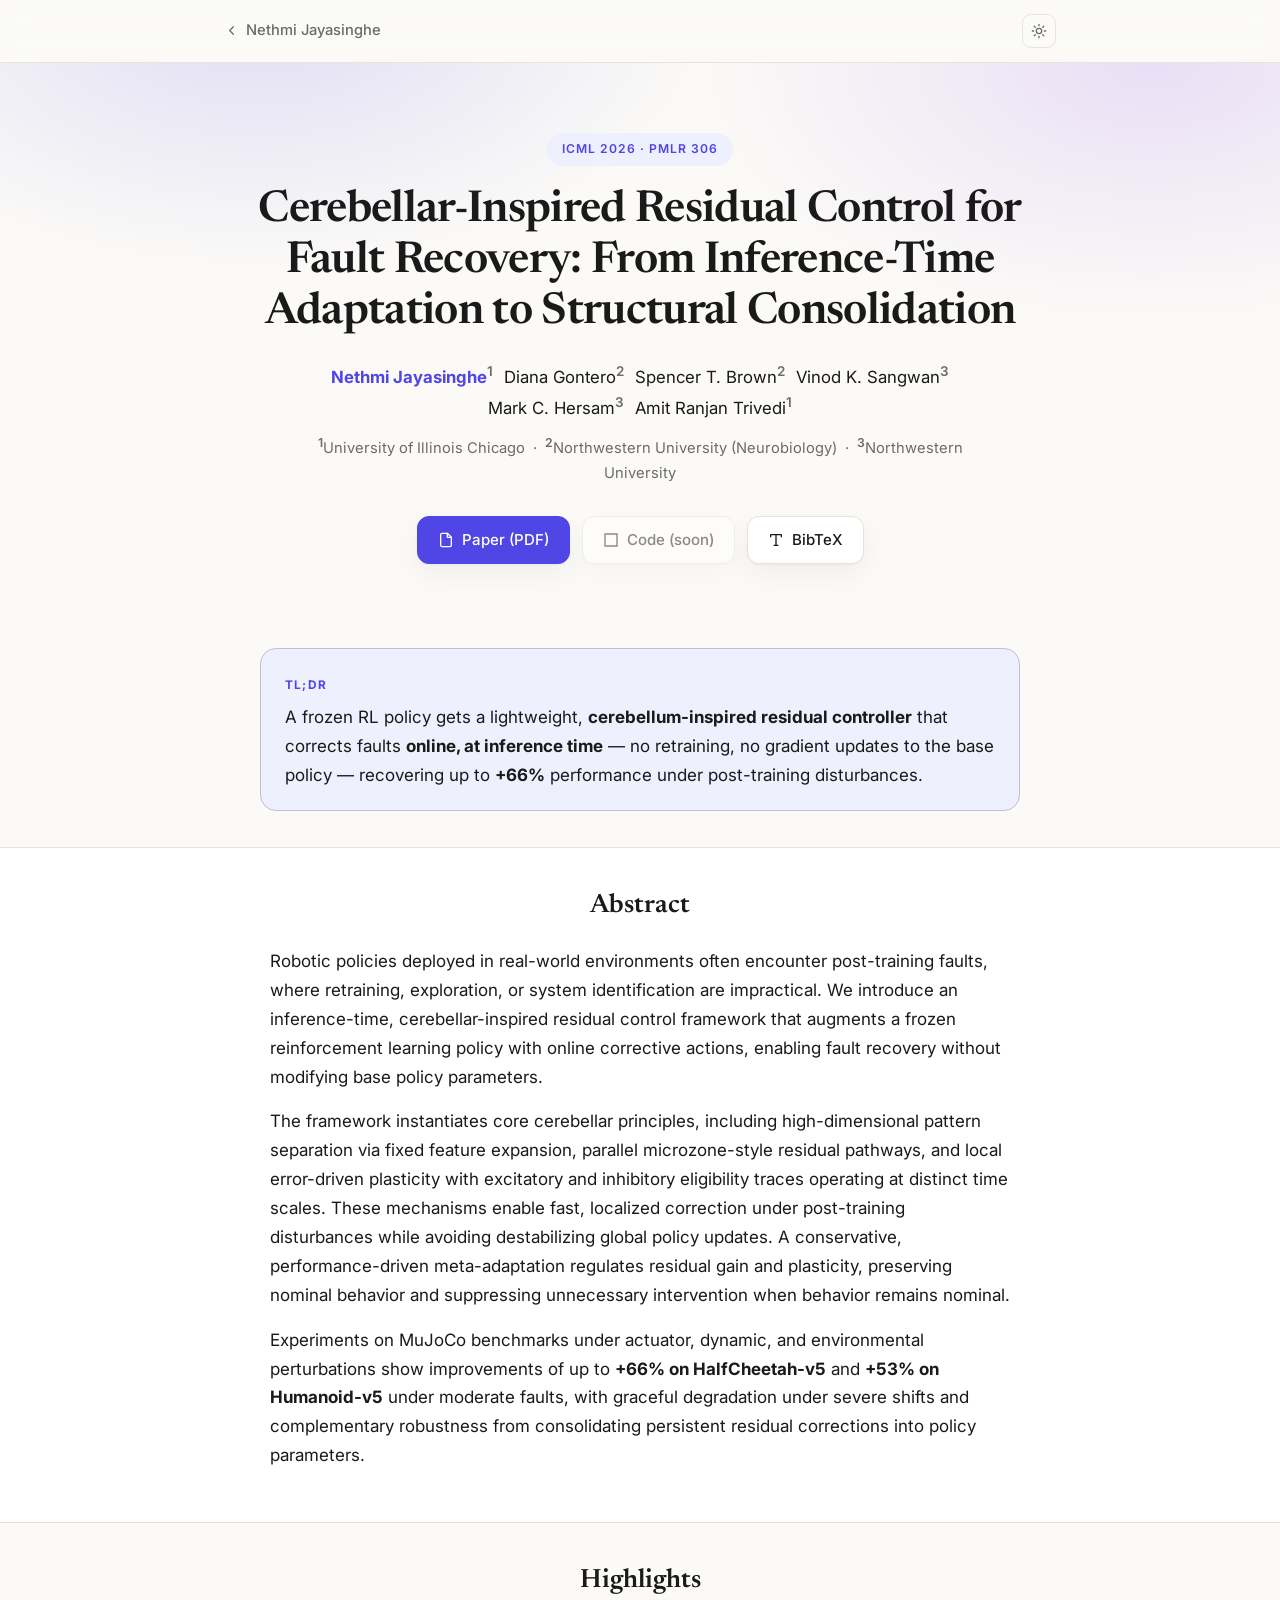
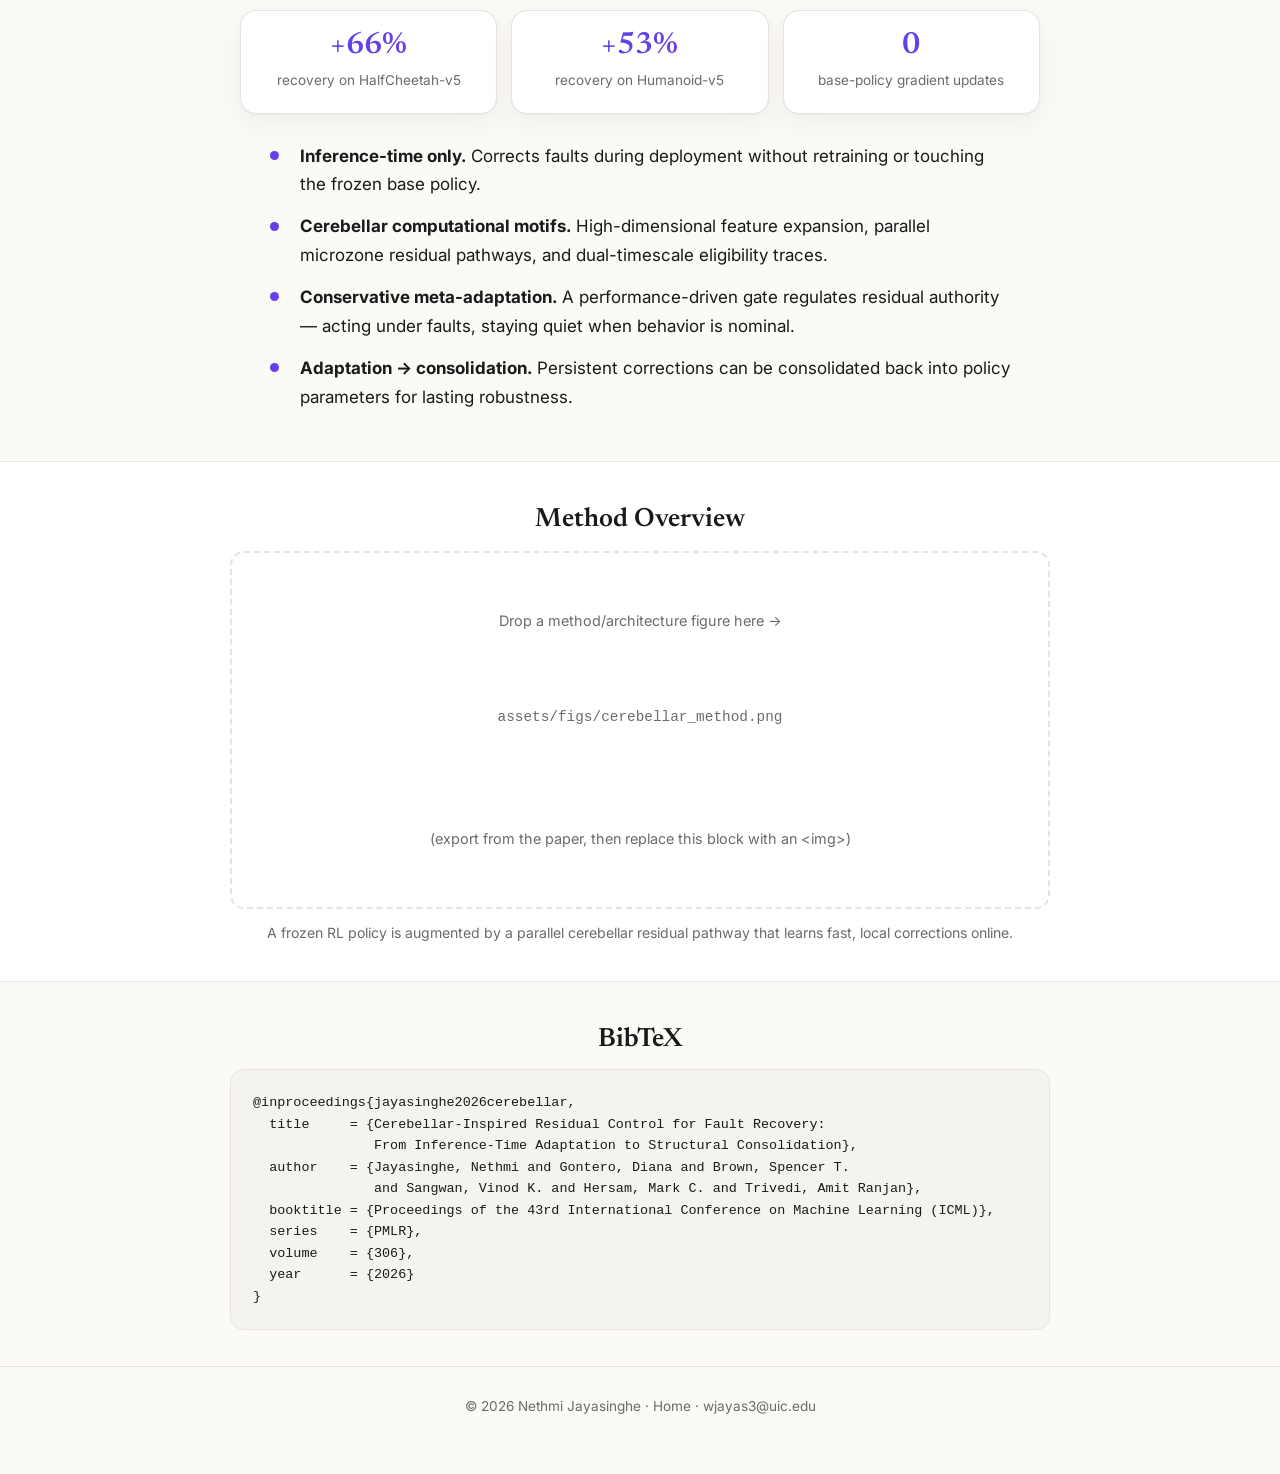
==== projects/cerebellar-residual.html @ dd036269 "Build personal academic website Homepage with bio, research themes, and publications, plus per-paper" ====
<!DOCTYPE html>
<html lang="en">
<head>
<meta charset="UTF-8" />
<meta name="viewport" content="width=device-width, initial-scale=1.0" />
<title>Cerebellar-Inspired Residual Control — Nethmi Jayasinghe</title>
<meta name="description" content="ICML 2026 — Cerebellar-Inspired Residual Control for Fault Recovery: From Inference-Time Adaptation to Structural Consolidation." />
<link rel="preconnect" href="https://fonts.googleapis.com" />
<link rel="preconnect" href="https://fonts.gstatic.com" crossorigin />
<link href="https://fonts.googleapis.com/css2?family=Newsreader:opsz,wght@6..72,400;6..72,500;6..72,600&family=Inter:wght@400;500;600;700&display=swap" rel="stylesheet" />
<link rel="stylesheet" href="../assets/project.css" />
</head>
<body>
<div class="topbar">
  <div class="container">
    <a class="home" href="../index.html">
      <svg viewBox="0 0 24 24" width="15" height="15" fill="none" stroke="currentColor" stroke-width="2" stroke-linecap="round" stroke-linejoin="round"><path d="m15 18-6-6 6-6"/></svg>
      Nethmi Jayasinghe
    </a>
    <button class="theme-btn" id="themeToggle" aria-label="Toggle theme" title="Toggle theme">
      <svg viewBox="0 0 24 24" width="16" height="16" fill="none" stroke="currentColor" stroke-width="2" stroke-linecap="round" stroke-linejoin="round"><circle cx="12" cy="12" r="4"/><path d="M12 2v2M12 20v2M4.9 4.9l1.4 1.4M17.7 17.7l1.4 1.4M2 12h2M20 12h2M4.9 19.1l1.4-1.4M17.7 6.3l1.4-1.4"/></svg>
    </button>
  </div>
</div>

<header class="hero">
  <div class="container">
    <span class="venue-pill">ICML 2026 · PMLR 306</span>
    <h1>Cerebellar-Inspired Residual Control for Fault Recovery: From Inference-Time Adaptation to Structural Consolidation</h1>
    <p class="authors">
      <span class="a"><span class="me-author">Nethmi Jayasinghe</span><sup>1</sup></span>
      <span class="a">Diana Gontero<sup>2</sup></span>
      <span class="a">Spencer T. Brown<sup>2</sup></span>
      <span class="a">Vinod K. Sangwan<sup>3</sup></span>
      <span class="a">Mark C. Hersam<sup>3</sup></span>
      <span class="a">Amit Ranjan Trivedi<sup>1</sup></span>
    </p>
    <p class="affils">
      <sup>1</sup>University of Illinois Chicago &nbsp;·&nbsp;
      <sup>2</sup>Northwestern University (Neurobiology) &nbsp;·&nbsp;
      <sup>3</sup>Northwestern University
    </p>
    <div class="btns">
      <a class="btn primary" href="../papers/jayasinghe2026_icml_cerebellar.pdf" target="_blank" rel="noopener">
        <svg viewBox="0 0 24 24" fill="none" stroke="currentColor" stroke-width="2" stroke-linecap="round" stroke-linejoin="round"><path d="M14 2H6a2 2 0 0 0-2 2v16a2 2 0 0 0 2 2h12a2 2 0 0 0 2-2V8z"/><path d="M14 2v6h6"/></svg>
        Paper (PDF)
      </a>
      <a class="btn disabled" href="#" title="Coming soon">
        <svg viewBox="0 0 24 24" fill="currentColor"><path d="M2 12 7 2h10l5 10-5 10H7L2 12z" opacity=".0"/><path d="M3 3h18v18H3z" fill="none" stroke="currentColor" stroke-width="2"/></svg>
        Code (soon)
      </a>
      <a class="btn" href="#bibtex">
        <svg viewBox="0 0 24 24" fill="none" stroke="currentColor" stroke-width="2" stroke-linecap="round" stroke-linejoin="round"><path d="M4 7V4h16v3M9 20h6M12 4v16"/></svg>
        BibTeX
      </a>
    </div>
  </div>
</header>

<section>
  <div class="container">
    <div class="tldr">
      <span class="lbl">TL;DR</span>
      <p>A frozen RL policy gets a lightweight, <b>cerebellum-inspired residual controller</b> that corrects faults <b>online, at inference time</b> — no retraining, no gradient updates to the base policy — recovering up to <b>+66%</b> performance under post-training disturbances.</p>
    </div>
  </div>
</section>

<section class="alt">
  <div class="container">
    <h2 class="section-title">Abstract</h2>
    <div class="prose">
      <p>Robotic policies deployed in real-world environments often encounter post-training faults, where retraining, exploration, or system identification are impractical. We introduce an inference-time, cerebellar-inspired residual control framework that augments a frozen reinforcement learning policy with online corrective actions, enabling fault recovery without modifying base policy parameters.</p>
      <p>The framework instantiates core cerebellar principles, including high-dimensional pattern separation via fixed feature expansion, parallel microzone-style residual pathways, and local error-driven plasticity with excitatory and inhibitory eligibility traces operating at distinct time scales. These mechanisms enable fast, localized correction under post-training disturbances while avoiding destabilizing global policy updates. A conservative, performance-driven meta-adaptation regulates residual gain and plasticity, preserving nominal behavior and suppressing unnecessary intervention when behavior remains nominal.</p>
      <p>Experiments on MuJoCo benchmarks under actuator, dynamic, and environmental perturbations show improvements of up to <b>+66% on HalfCheetah-v5</b> and <b>+53% on Humanoid-v5</b> under moderate faults, with graceful degradation under severe shifts and complementary robustness from consolidating persistent residual corrections into policy parameters.</p>
    </div>
  </div>
</section>

<section>
  <div class="container">
    <h2 class="section-title">Highlights</h2>
    <div class="stats" style="margin-bottom:28px;">
      <div class="stat"><div class="num">+66%</div><div class="cap">recovery on HalfCheetah-v5</div></div>
      <div class="stat"><div class="num">+53%</div><div class="cap">recovery on Humanoid-v5</div></div>
      <div class="stat"><div class="num">0</div><div class="cap">base-policy gradient updates</div></div>
    </div>
    <ul class="highlights">
      <li><b>Inference-time only.</b> Corrects faults during deployment without retraining or touching the frozen base policy.</li>
      <li><b>Cerebellar computational motifs.</b> High-dimensional feature expansion, parallel microzone residual pathways, and dual-timescale eligibility traces.</li>
      <li><b>Conservative meta-adaptation.</b> A performance-driven gate regulates residual authority — acting under faults, staying quiet when behavior is nominal.</li>
      <li><b>Adaptation → consolidation.</b> Persistent corrections can be consolidated back into policy parameters for lasting robustness.</li>
    </ul>
  </div>
</section>

<section class="alt">
  <div class="container">
    <h2 class="section-title">Method Overview</h2>
    <figure class="figure">
      <div class="fig-placeholder">Drop a method/architecture figure here →<br><code>assets/figs/cerebellar_method.png</code><br>(export from the paper, then replace this block with an &lt;img&gt;)</div>
      <figcaption>A frozen RL policy is augmented by a parallel cerebellar residual pathway that learns fast, local corrections online.</figcaption>
    </figure>
  </div>
</section>

<section id="bibtex" class="bibtex">
  <div class="container">
    <h2 class="section-title">BibTeX</h2>
<pre>@inproceedings{jayasinghe2026cerebellar,
  title     = {Cerebellar-Inspired Residual Control for Fault Recovery:
               From Inference-Time Adaptation to Structural Consolidation},
  author    = {Jayasinghe, Nethmi and Gontero, Diana and Brown, Spencer T.
               and Sangwan, Vinod K. and Hersam, Mark C. and Trivedi, Amit Ranjan},
  booktitle = {Proceedings of the 43rd International Conference on Machine Learning (ICML)},
  series    = {PMLR},
  volume    = {306},
  year      = {2026}
}</pre>
  </div>
</section>

<footer>
  <div class="container">
    © <span id="year"></span> Nethmi Jayasinghe · <a href="../index.html">Home</a> · <a href="mailto:wjayas3@uic.edu">wjayas3@uic.edu</a>
  </div>
</footer>

<script>
  const root = document.documentElement;
  const saved = localStorage.getItem("theme");
  const prefersDark = window.matchMedia && window.matchMedia("(prefers-color-scheme: dark)").matches;
  root.setAttribute("data-theme", saved || (prefersDark ? "dark" : "light"));
  document.getElementById("themeToggle").addEventListener("click", () => {
    const next = root.getAttribute("data-theme") === "dark" ? "light" : "dark";
    root.setAttribute("data-theme", next); localStorage.setItem("theme", next);
  });
  document.getElementById("year").textContent = new Date().getFullYear();
</script>
</body>
</html>
---- assets/project.css ----
/* Project page — modern, matches the homepage aesthetic, with dark mode */
:root {
  --bg: #fbfaf7;
  --surface: #ffffff;
  --text: #1a1a1a;
  --muted: #6b6b6b;
  --line: #e7e4dd;
  --accent: #4f46e5;
  --accent-2: #7c3aed;
  --accent-soft: #eef0fe;
  --code-bg: #f4f3ef;
  --shadow: 0 1px 2px rgba(0,0,0,.04), 0 10px 30px rgba(0,0,0,.05);
  --maxw: 880px;
}
html[data-theme="dark"] {
  --bg: #0f1115;
  --surface: #171a21;
  --text: #e9e9ec;
  --muted: #9aa0ab;
  --line: #262b34;
  --accent: #8b93ff;
  --accent-2: #b794ff;
  --accent-soft: #1c2030;
  --code-bg: #12151c;
  --shadow: 0 1px 2px rgba(0,0,0,.3), 0 12px 36px rgba(0,0,0,.4);
}
* { box-sizing: border-box; }
html { scroll-behavior: smooth; }
body {
  margin: 0; background: var(--bg); color: var(--text);
  font-family: 'Inter', -apple-system, BlinkMacSystemFont, 'Segoe UI', sans-serif;
  line-height: 1.7; font-size: 17px; -webkit-font-smoothing: antialiased;
  transition: background .3s, color .3s;
}
a { color: var(--accent); text-decoration: none; }
a:hover { text-decoration: underline; }
.container { max-width: var(--maxw); margin: 0 auto; padding: 0 24px; }

/* top bar */
.topbar {
  position: sticky; top: 0; z-index: 30;
  backdrop-filter: saturate(180%) blur(12px);
  background: color-mix(in srgb, var(--bg) 82%, transparent);
  border-bottom: 1px solid var(--line);
}
.topbar .container { display: flex; justify-content: space-between; align-items: center; padding-top: 14px; padding-bottom: 14px; }
.topbar a.home { color: var(--muted); font-size: .92rem; font-weight: 500; display: inline-flex; align-items: center; gap: 7px; }
.topbar a.home:hover { color: var(--text); text-decoration: none; }
.theme-btn {
  background: none; border: 1px solid var(--line); color: var(--muted);
  width: 34px; height: 34px; border-radius: 9px; cursor: pointer; display: grid; place-items: center; transition: all .2s;
}
.theme-btn:hover { color: var(--text); border-color: var(--muted); }

/* hero with gradient band */
.hero { position: relative; text-align: center; padding: 70px 0 44px; overflow: hidden; }
.hero::before {
  content: ""; position: absolute; inset: 0; z-index: 0;
  background:
    radial-gradient(ellipse 60% 80% at 20% -10%, color-mix(in srgb, var(--accent) 16%, transparent), transparent 60%),
    radial-gradient(ellipse 60% 80% at 90% 0%, color-mix(in srgb, var(--accent-2) 14%, transparent), transparent 60%);
  pointer-events: none;
}
.hero .container { position: relative; z-index: 1; }
.venue-pill {
  display: inline-block; font-size: .76rem; font-weight: 600; letter-spacing: .08em;
  text-transform: uppercase; color: var(--accent); background: var(--accent-soft);
  padding: 6px 15px; border-radius: 999px; margin-bottom: 20px;
}
.hero h1 {
  font-family: 'Newsreader', Georgia, serif; font-weight: 600;
  font-size: clamp(1.9rem, 4.6vw, 2.75rem); line-height: 1.16;
  letter-spacing: -.015em; margin: 0 auto 22px; max-width: 800px;
}
.authors { font-size: 1.05rem; margin: 0 auto 6px; max-width: 760px; color: var(--text); }
.authors .a { margin: 0 3px; white-space: nowrap; }
.authors sup { color: var(--muted); font-weight: 600; font-size: .8em; }
.me-author { font-weight: 700; color: var(--accent); }
.affils { color: var(--muted); font-size: .92rem; margin: 10px auto 2px; max-width: 720px; }
.affils sup { font-weight: 600; }
.note { color: var(--muted); font-size: .88rem; font-style: italic; margin-top: 6px; }

/* link buttons */
.btns { display: flex; flex-wrap: wrap; gap: 12px; justify-content: center; margin: 30px 0 4px; }
.btn {
  display: inline-flex; align-items: center; gap: 8px;
  background: var(--surface); border: 1px solid var(--line); color: var(--text);
  font-size: .94rem; font-weight: 500; padding: 10px 20px; border-radius: 12px;
  box-shadow: var(--shadow); transition: transform .15s, border-color .2s;
}
.btn:hover { text-decoration: none; transform: translateY(-2px); border-color: var(--accent); }
.btn.primary { background: var(--accent); color: #fff; border-color: var(--accent); }
.btn.primary:hover { filter: brightness(1.07); }
.btn.disabled { opacity: .5; cursor: not-allowed; pointer-events: none; }
.btn svg { width: 16px; height: 16px; }

/* sections */
section { padding: 36px 0; }
section.alt { background: var(--surface); border-top: 1px solid var(--line); border-bottom: 1px solid var(--line); }
h2.section-title {
  font-family: 'Newsreader', Georgia, serif; font-weight: 600;
  font-size: 1.65rem; text-align: center; margin: 0 0 6px;
}
.section-title + .sub { text-align: center; color: var(--muted); font-size: .92rem; margin: 0 auto 22px; }
.prose { max-width: 740px; margin: 18px auto 0; }
.prose p { margin: 0 0 16px; }

/* tldr card */
.tldr {
  max-width: 760px; margin: 0 auto; background: var(--accent-soft);
  border: 1px solid color-mix(in srgb, var(--accent) 25%, var(--line));
  border-radius: 16px; padding: 20px 24px;
}
.tldr .lbl { font-size: .74rem; font-weight: 700; letter-spacing: .1em; text-transform: uppercase; color: var(--accent); }
.tldr p { margin: 6px 0 0; }

/* stat chips */
.stats { display: flex; flex-wrap: wrap; gap: 14px; justify-content: center; max-width: 800px; margin: 0 auto; }
.stat {
  flex: 1 1 160px; background: var(--surface); border: 1px solid var(--line); border-radius: 16px;
  padding: 20px; text-align: center; box-shadow: var(--shadow);
}
.stat .num {
  font-family: 'Newsreader', serif; font-weight: 600; font-size: 1.9rem; line-height: 1;
  background: linear-gradient(120deg, var(--accent), var(--accent-2));
  -webkit-background-clip: text; background-clip: text; color: transparent;
}
.stat .cap { color: var(--muted); font-size: .85rem; margin-top: 8px; }

/* figures */
.figure { max-width: 820px; margin: 8px auto 0; }
.figure img { width: 100%; height: auto; border-radius: 14px; border: 1px solid var(--line); box-shadow: var(--shadow); }
.figure figcaption { color: var(--muted); font-size: .88rem; margin-top: 12px; text-align: center; }
.fig-placeholder {
  width: 100%; aspect-ratio: 16/7; border: 2px dashed var(--line); border-radius: 14px;
  display: grid; place-items: center; color: var(--muted); font-size: .9rem; background: var(--surface);
  text-align: center; padding: 20px;
}

/* highlights */
.highlights { max-width: 740px; margin: 0 auto; padding-left: 0; list-style: none; }
.highlights li { position: relative; padding-left: 30px; margin-bottom: 13px; }
.highlights li::before {
  content: ""; position: absolute; left: 0; top: .55em; width: 9px; height: 9px; border-radius: 50%;
  background: linear-gradient(120deg, var(--accent), var(--accent-2));
}

/* bibtex */
.bibtex pre {
  background: var(--code-bg); border: 1px solid var(--line); border-radius: 14px;
  padding: 22px; overflow-x: auto; font-family: 'SF Mono', Menlo, Consolas, monospace;
  font-size: .84rem; line-height: 1.6; color: var(--text); text-align: left; max-width: 820px; margin: 0 auto;
}

footer { border-top: 1px solid var(--line); padding: 28px 0 56px; text-align: center; color: var(--muted); font-size: .85rem; }
footer a { color: var(--muted); }
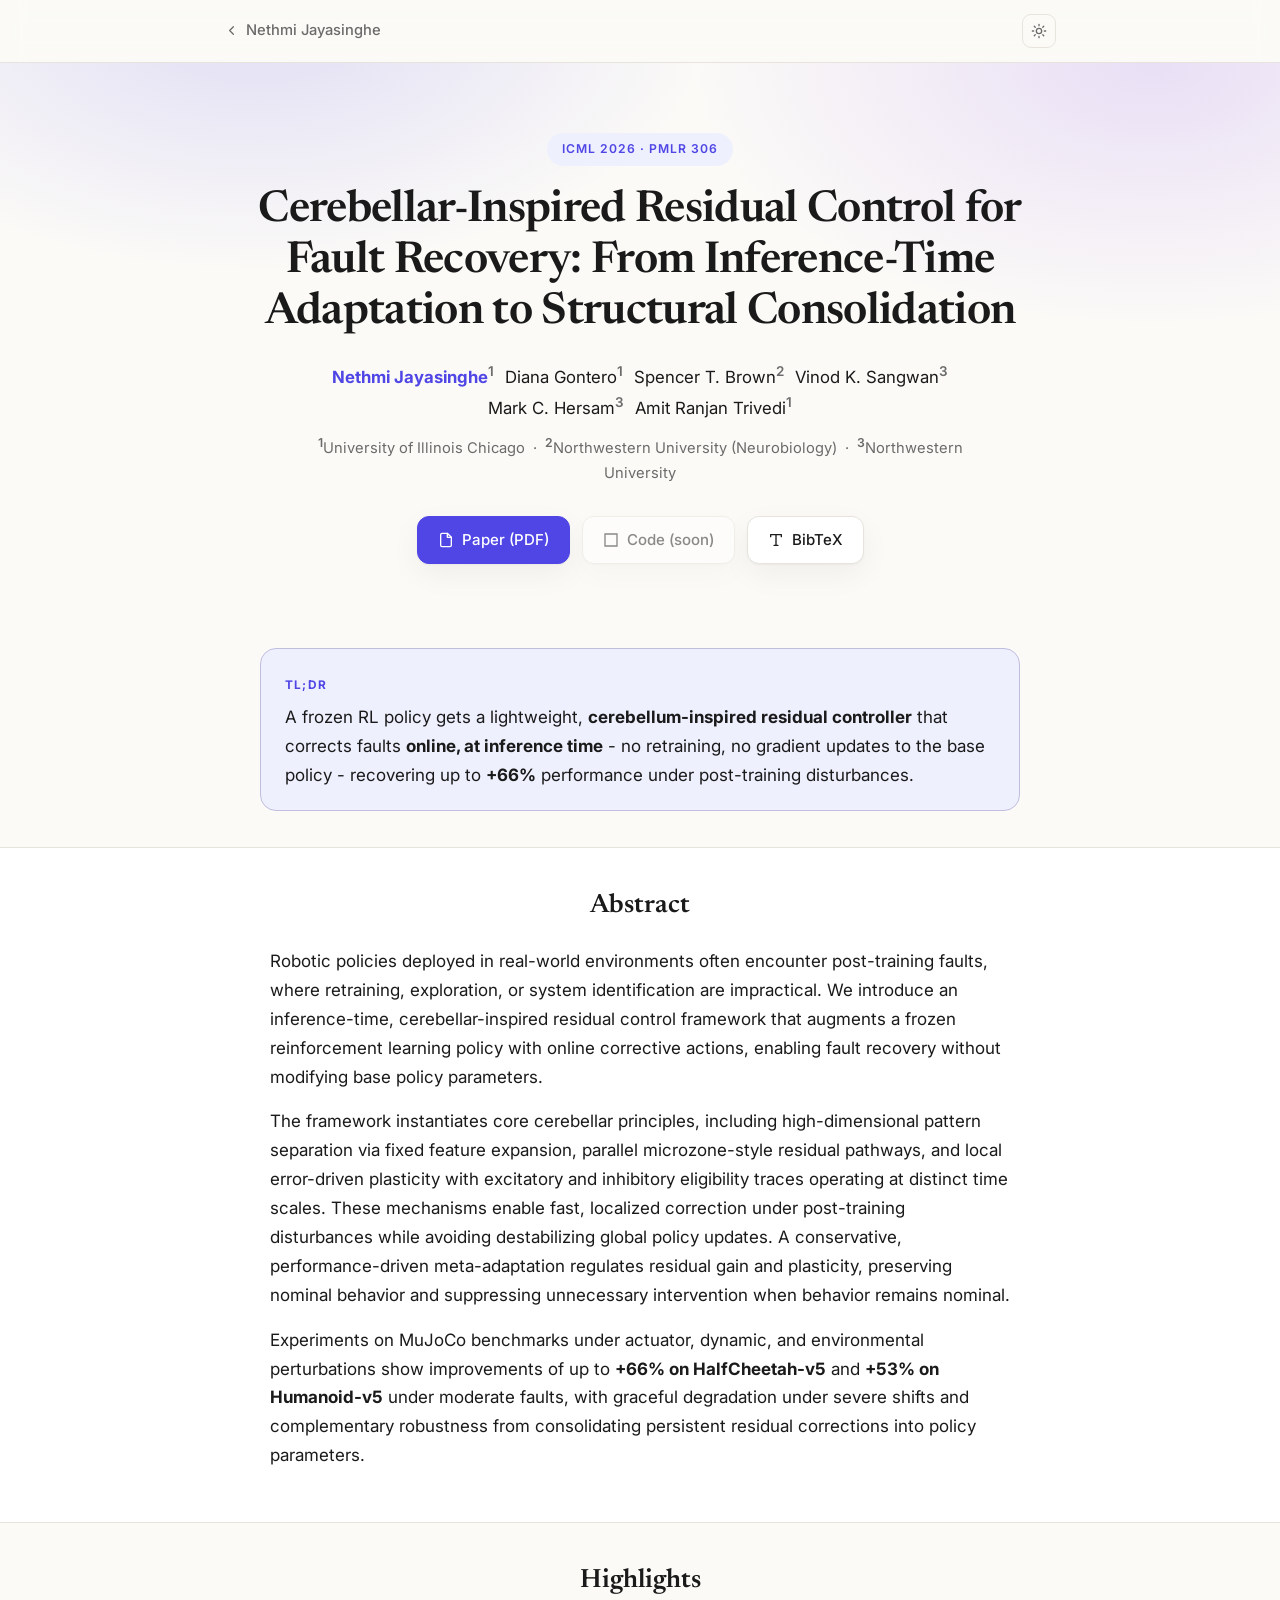
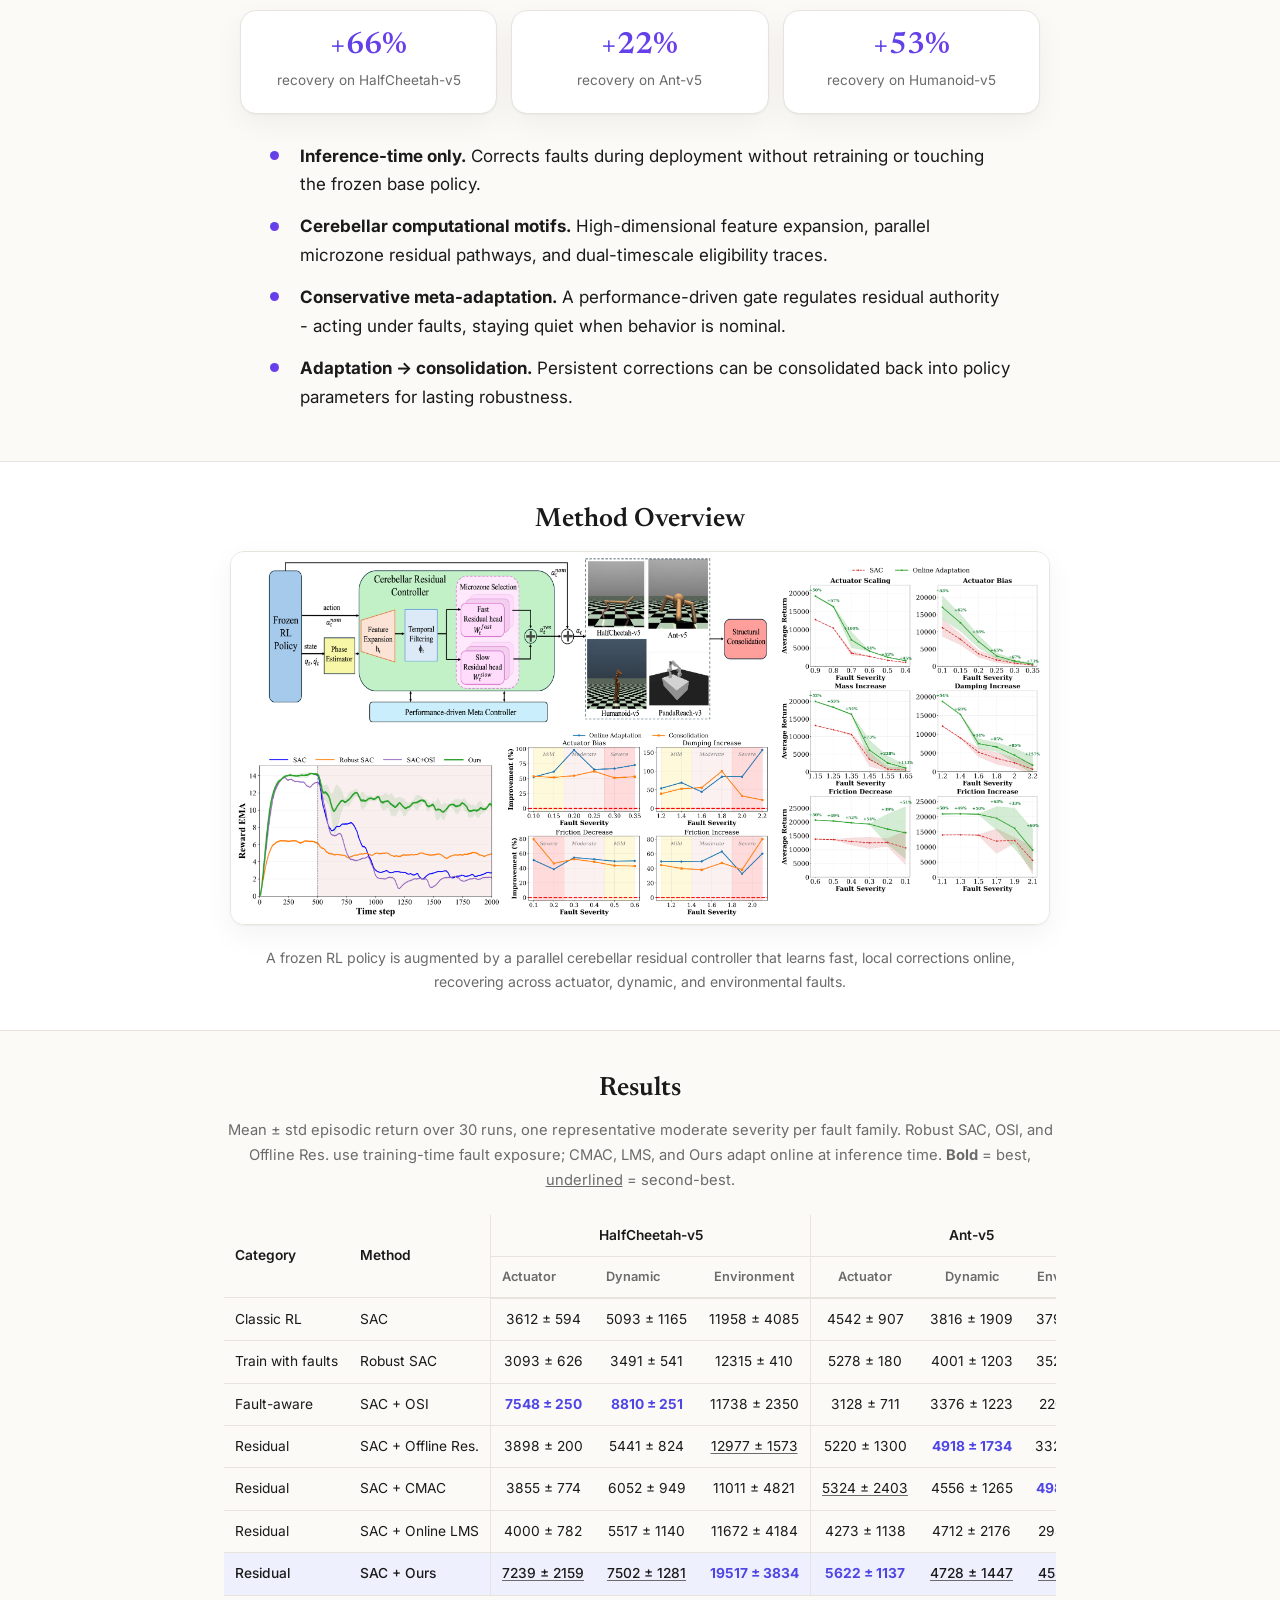
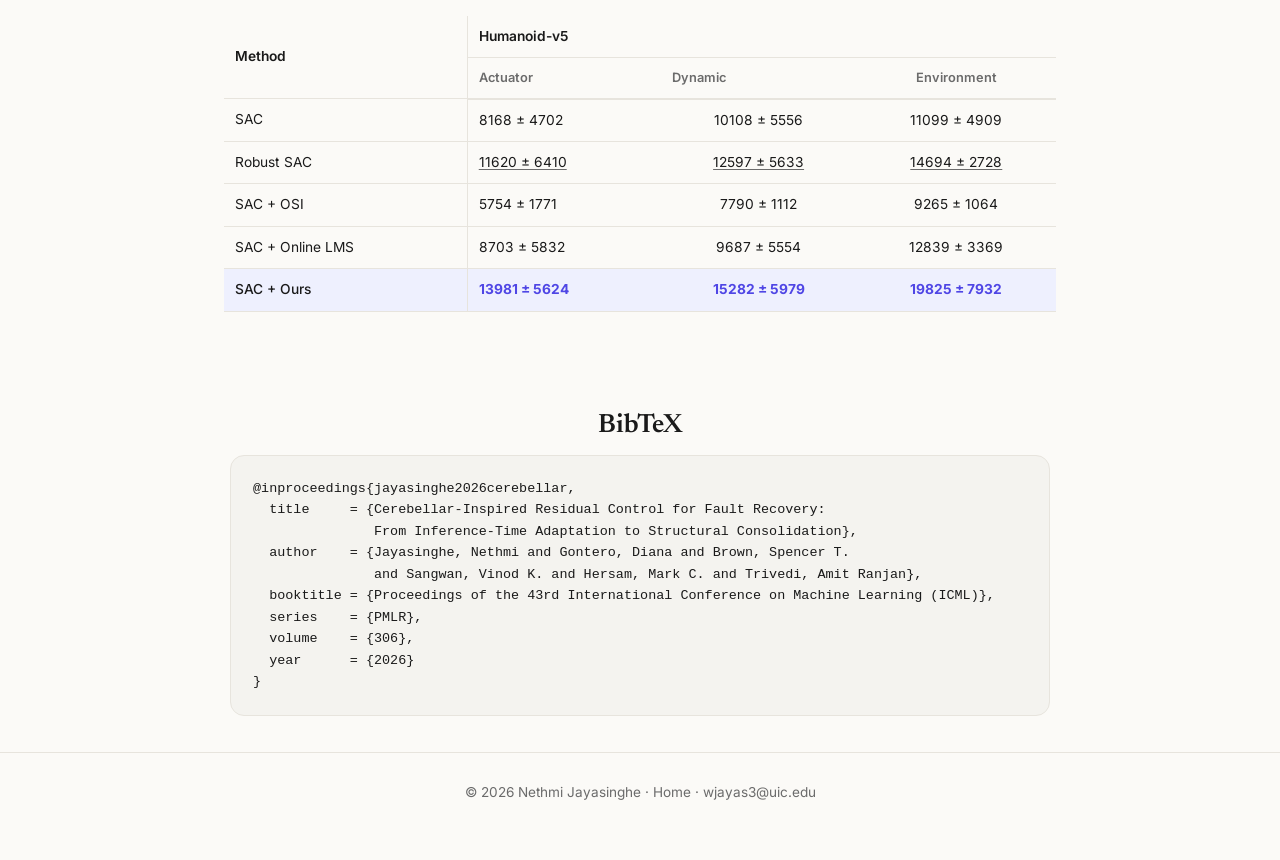
==== commit f754c7e0: "Enhance ICML project page: figure, results tables, fixes Add consolidated overview figure and Table " ====
--- a/projects/cerebellar-residual.html
+++ b/projects/cerebellar-residual.html
@@ -3,8 +3,8 @@
 <head>
 <meta charset="UTF-8" />
 <meta name="viewport" content="width=device-width, initial-scale=1.0" />
-<title>Cerebellar-Inspired Residual Control — Nethmi Jayasinghe</title>
-<meta name="description" content="ICML 2026 — Cerebellar-Inspired Residual Control for Fault Recovery: From Inference-Time Adaptation to Structural Consolidation." />
+<title>Cerebellar-Inspired Residual Control - Nethmi Jayasinghe</title>
+<meta name="description" content="ICML 2026 - Cerebellar-Inspired Residual Control for Fault Recovery: From Inference-Time Adaptation to Structural Consolidation." />
 <link rel="preconnect" href="https://fonts.googleapis.com" />
 <link rel="preconnect" href="https://fonts.gstatic.com" crossorigin />
 <link href="https://fonts.googleapis.com/css2?family=Newsreader:opsz,wght@6..72,400;6..72,500;6..72,600&family=Inter:wght@400;500;600;700&display=swap" rel="stylesheet" />
@@ -29,7 +29,7 @@
     <h1>Cerebellar-Inspired Residual Control for Fault Recovery: From Inference-Time Adaptation to Structural Consolidation</h1>
     <p class="authors">
       <span class="a"><span class="me-author">Nethmi Jayasinghe</span><sup>1</sup></span>
-      <span class="a">Diana Gontero<sup>2</sup></span>
+      <span class="a">Diana Gontero<sup>1</sup></span>
       <span class="a">Spencer T. Brown<sup>2</sup></span>
       <span class="a">Vinod K. Sangwan<sup>3</sup></span>
       <span class="a">Mark C. Hersam<sup>3</sup></span>
@@ -61,7 +61,7 @@
   <div class="container">
     <div class="tldr">
       <span class="lbl">TL;DR</span>
-      <p>A frozen RL policy gets a lightweight, <b>cerebellum-inspired residual controller</b> that corrects faults <b>online, at inference time</b> — no retraining, no gradient updates to the base policy — recovering up to <b>+66%</b> performance under post-training disturbances.</p>
+      <p>A frozen RL policy gets a lightweight, <b>cerebellum-inspired residual controller</b> that corrects faults <b>online, at inference time</b> - no retraining, no gradient updates to the base policy - recovering up to <b>+66%</b> performance under post-training disturbances.</p>
     </div>
   </div>
 </section>
@@ -82,13 +82,13 @@
     <h2 class="section-title">Highlights</h2>
     <div class="stats" style="margin-bottom:28px;">
       <div class="stat"><div class="num">+66%</div><div class="cap">recovery on HalfCheetah-v5</div></div>
+      <div class="stat"><div class="num">+22%</div><div class="cap">recovery on Ant-v5</div></div>
       <div class="stat"><div class="num">+53%</div><div class="cap">recovery on Humanoid-v5</div></div>
-      <div class="stat"><div class="num">0</div><div class="cap">base-policy gradient updates</div></div>
     </div>
     <ul class="highlights">
       <li><b>Inference-time only.</b> Corrects faults during deployment without retraining or touching the frozen base policy.</li>
       <li><b>Cerebellar computational motifs.</b> High-dimensional feature expansion, parallel microzone residual pathways, and dual-timescale eligibility traces.</li>
-      <li><b>Conservative meta-adaptation.</b> A performance-driven gate regulates residual authority — acting under faults, staying quiet when behavior is nominal.</li>
+      <li><b>Conservative meta-adaptation.</b> A performance-driven gate regulates residual authority - acting under faults, staying quiet when behavior is nominal.</li>
       <li><b>Adaptation → consolidation.</b> Persistent corrections can be consolidated back into policy parameters for lasting robustness.</li>
     </ul>
   </div>
@@ -98,9 +98,71 @@
   <div class="container">
     <h2 class="section-title">Method Overview</h2>
     <figure class="figure">
-      <div class="fig-placeholder">Drop a method/architecture figure here →<br><code>assets/figs/cerebellar_method.png</code><br>(export from the paper, then replace this block with an &lt;img&gt;)</div>
-      <figcaption>A frozen RL policy is augmented by a parallel cerebellar residual pathway that learns fast, local corrections online.</figcaption>
+      <img src="../papers/ICML_2026_Paper/LinkedIn_Post.png" alt="Cerebellar residual controller architecture, robot benchmarks, and recovery results across fault families." />
+      <figcaption>A frozen RL policy is augmented by a parallel cerebellar residual controller that learns fast, local corrections online, recovering across actuator, dynamic, and environmental faults.</figcaption>
     </figure>
+  </div>
+</section>
+
+<section>
+  <div class="container">
+    <h2 class="section-title">Results</h2>
+    <p class="sub">Mean &plusmn; std episodic return over 30 runs, one representative moderate severity per fault family. Robust SAC, OSI, and Offline Res. use training-time fault exposure; CMAC, LMS, and Ours adapt online at inference time. <b>Bold</b> = best, <u>underlined</u> = second-best.</p>
+
+    <div class="table-wrap">
+      <table class="results">
+        <thead>
+          <tr>
+            <th rowspan="2">Category</th><th rowspan="2">Method</th>
+            <th colspan="3" class="grp">HalfCheetah-v5</th>
+            <th colspan="3" class="grp">Ant-v5</th>
+          </tr>
+          <tr>
+            <th class="grp">Actuator</th><th>Dynamic</th><th>Environment</th>
+            <th class="grp">Actuator</th><th>Dynamic</th><th>Environment</th>
+          </tr>
+        </thead>
+        <tbody>
+          <tr><td>Classic RL</td><td>SAC</td>
+            <td class="grp">3612 &plusmn; 594</td><td>5093 &plusmn; 1165</td><td>11958 &plusmn; 4085</td>
+            <td class="grp">4542 &plusmn; 907</td><td>3816 &plusmn; 1909</td><td>3796 &plusmn; 1397</td></tr>
+          <tr><td>Train with faults</td><td>Robust SAC</td>
+            <td class="grp">3093 &plusmn; 626</td><td>3491 &plusmn; 541</td><td>12315 &plusmn; 410</td>
+            <td class="grp">5278 &plusmn; 180</td><td>4001 &plusmn; 1203</td><td>3528 &plusmn; 1594</td></tr>
+          <tr><td>Fault-aware</td><td>SAC + OSI</td>
+            <td class="grp"><b>7548 &plusmn; 250</b></td><td><b>8810 &plusmn; 251</b></td><td>11738 &plusmn; 2350</td>
+            <td class="grp">3128 &plusmn; 711</td><td>3376 &plusmn; 1223</td><td>2207 &plusmn; 806</td></tr>
+          <tr><td>Residual</td><td>SAC + Offline Res.</td>
+            <td class="grp">3898 &plusmn; 200</td><td>5441 &plusmn; 824</td><td><u>12977 &plusmn; 1573</u></td>
+            <td class="grp">5220 &plusmn; 1300</td><td><b>4918 &plusmn; 1734</b></td><td>3323 &plusmn; 1840</td></tr>
+          <tr><td>Residual</td><td>SAC + CMAC</td>
+            <td class="grp">3855 &plusmn; 774</td><td>6052 &plusmn; 949</td><td>11011 &plusmn; 4821</td>
+            <td class="grp"><u>5324 &plusmn; 2403</u></td><td>4556 &plusmn; 1265</td><td><b>4985 &plusmn; 2019</b></td></tr>
+          <tr><td>Residual</td><td>SAC + Online LMS</td>
+            <td class="grp">4000 &plusmn; 782</td><td>5517 &plusmn; 1140</td><td>11672 &plusmn; 4184</td>
+            <td class="grp">4273 &plusmn; 1138</td><td>4712 &plusmn; 2176</td><td>2984 &plusmn; 499</td></tr>
+          <tr class="ours"><td>Residual</td><td>SAC + Ours</td>
+            <td class="grp"><u>7239 &plusmn; 2159</u></td><td><u>7502 &plusmn; 1281</u></td><td><b>19517 &plusmn; 3834</b></td>
+            <td class="grp"><b>5622 &plusmn; 1137</b></td><td><u>4728 &plusmn; 1447</u></td><td><u>4551 &plusmn; 2132</u></td></tr>
+        </tbody>
+      </table>
+    </div>
+
+    <div class="table-wrap">
+      <table class="results">
+        <thead>
+          <tr><th rowspan="2">Method</th><th colspan="3" class="grp">Humanoid-v5</th></tr>
+          <tr><th class="grp">Actuator</th><th>Dynamic</th><th>Environment</th></tr>
+        </thead>
+        <tbody>
+          <tr><td>SAC</td><td class="grp">8168 &plusmn; 4702</td><td>10108 &plusmn; 5556</td><td>11099 &plusmn; 4909</td></tr>
+          <tr><td>Robust SAC</td><td class="grp"><u>11620 &plusmn; 6410</u></td><td><u>12597 &plusmn; 5633</u></td><td><u>14694 &plusmn; 2728</u></td></tr>
+          <tr><td>SAC + OSI</td><td class="grp">5754 &plusmn; 1771</td><td>7790 &plusmn; 1112</td><td>9265 &plusmn; 1064</td></tr>
+          <tr><td>SAC + Online LMS</td><td class="grp">8703 &plusmn; 5832</td><td>9687 &plusmn; 5554</td><td>12839 &plusmn; 3369</td></tr>
+          <tr class="ours"><td>SAC + Ours</td><td class="grp"><b>13981 &plusmn; 5624</b></td><td><b>15282 &plusmn; 5979</b></td><td><b>19825 &plusmn; 7932</b></td></tr>
+        </tbody>
+      </table>
+    </div>
   </div>
 </section>
 
--- a/assets/project.css
+++ b/assets/project.css
@@ -145,6 +145,21 @@
   background: linear-gradient(120deg, var(--accent), var(--accent-2));
 }
 
+/* results tables */
+.table-wrap { max-width: 860px; margin: 0 auto 20px; overflow-x: auto; }
+table.results { width: 100%; border-collapse: collapse; font-size: .86rem; min-width: 560px; }
+table.results th, table.results td { padding: 9px 11px; text-align: center; border-bottom: 1px solid var(--line); white-space: nowrap; }
+table.results thead th { font-weight: 600; color: var(--text); }
+table.results thead tr:last-child th { border-bottom: 2px solid var(--line); font-size: .8rem; color: var(--muted); }
+table.results td:first-child, table.results th:first-child,
+table.results td:nth-child(2), table.results th:nth-child(2) { text-align: left; }
+table.results .grp { border-left: 1px solid var(--line); }
+table.results tbody tr:hover { background: color-mix(in srgb, var(--accent) 5%, transparent); }
+table.results tr.ours { background: var(--accent-soft); }
+table.results tr.ours td { font-weight: 500; }
+table.results b { color: var(--accent); font-weight: 700; }
+table.results u { text-decoration-color: var(--muted); text-underline-offset: 2px; }
+
 /* bibtex */
 .bibtex pre {
   background: var(--code-bg); border: 1px solid var(--line); border-radius: 14px;
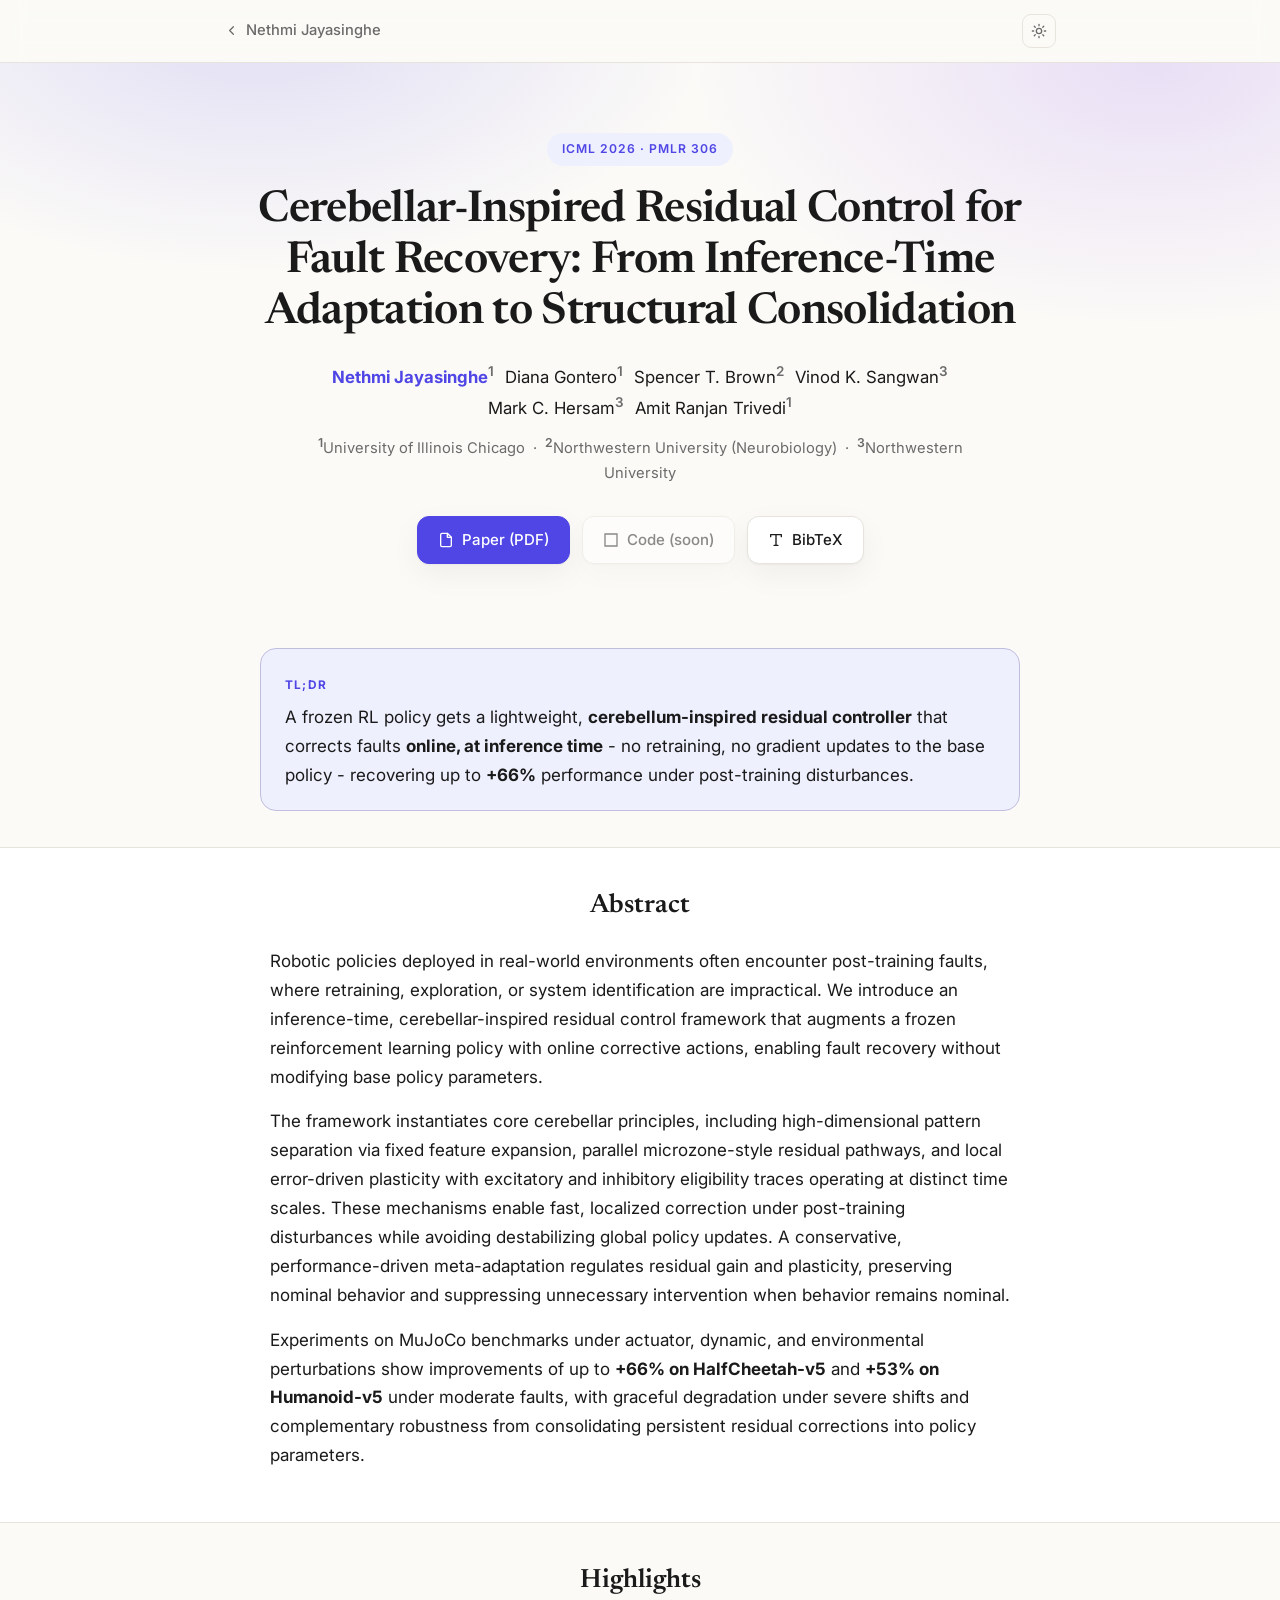
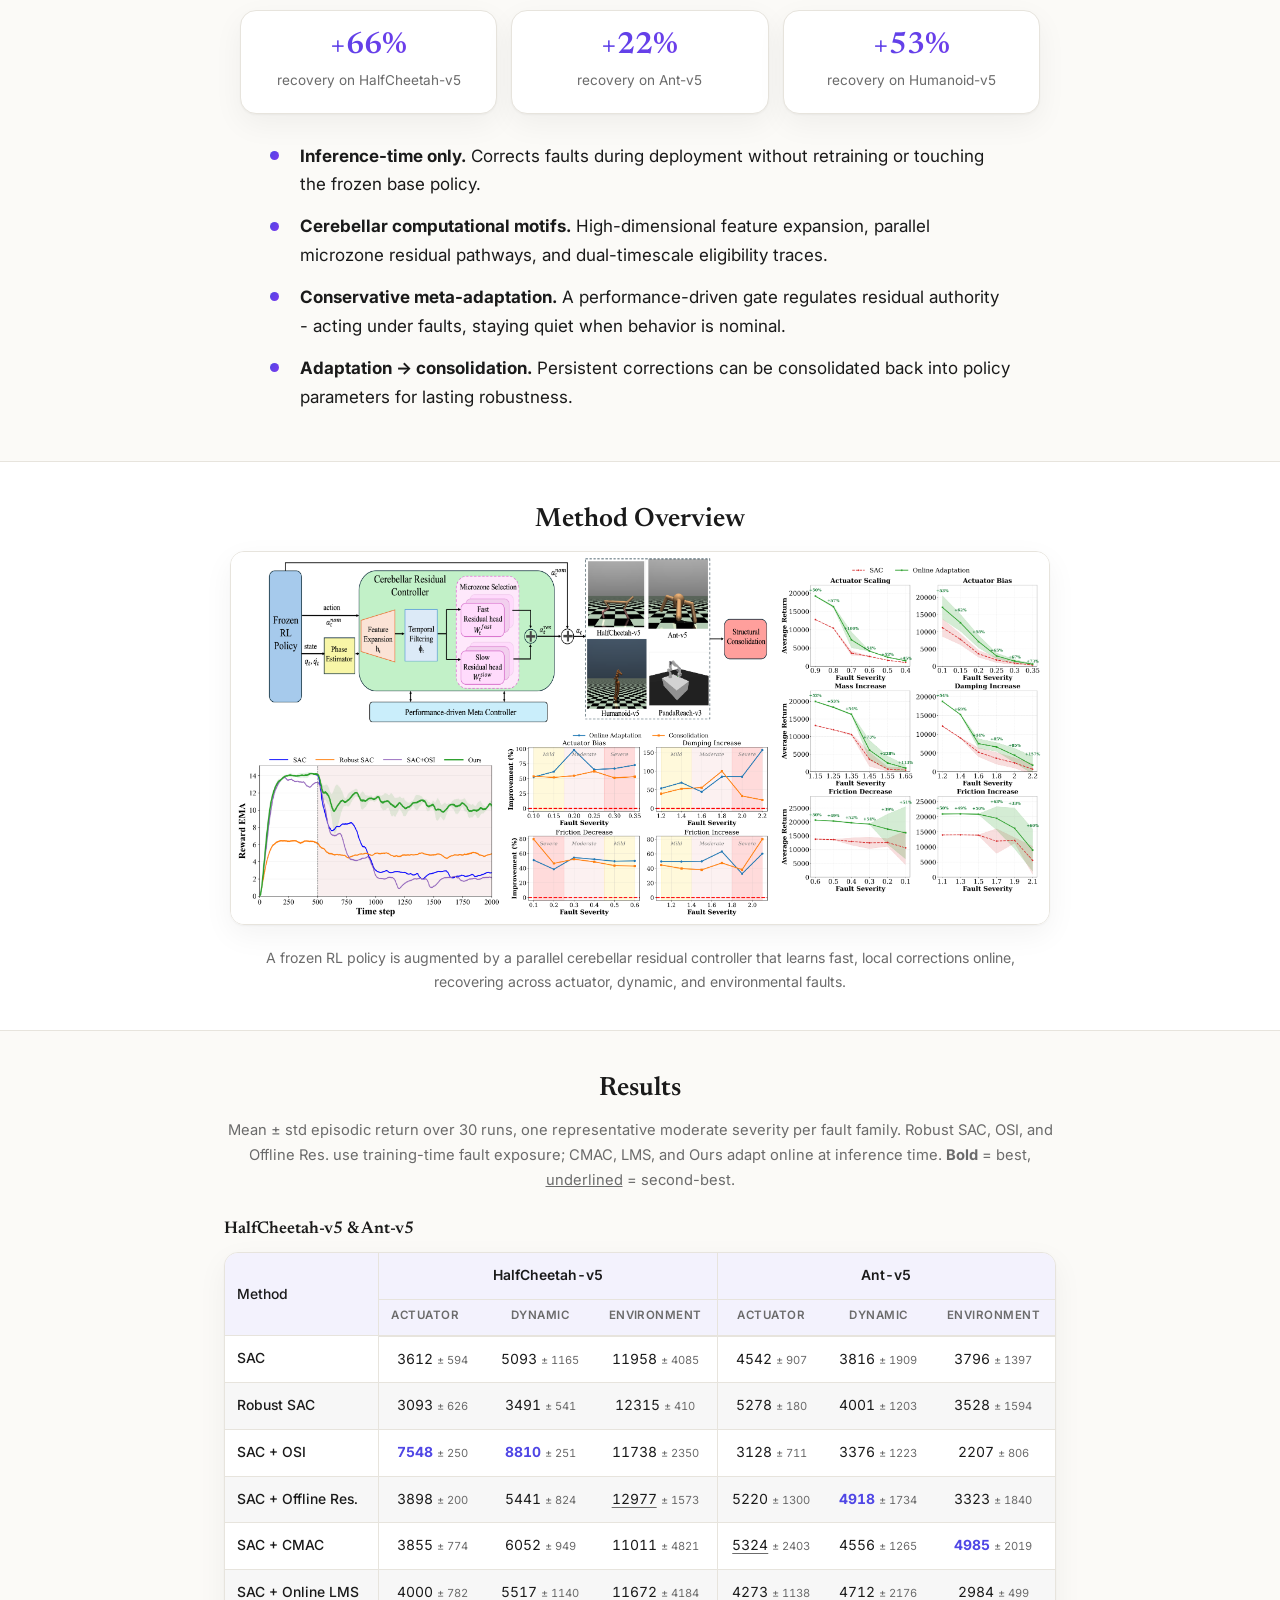
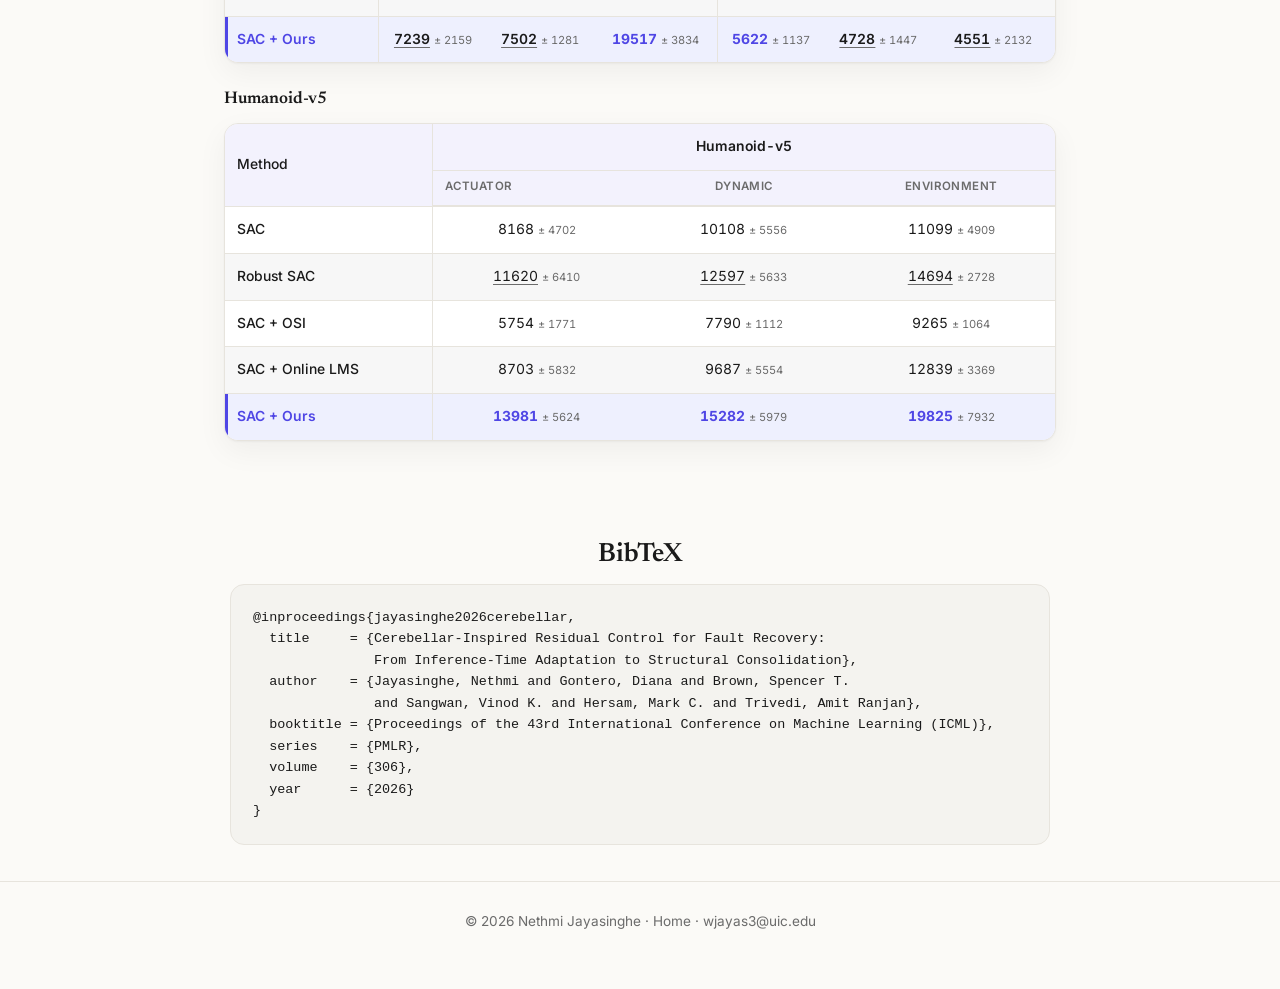
==== commit a0d1b129: "Declutter results tables: drop Category column, mute std, per-table titles, even-width Humanoid tabl" ====
--- a/projects/cerebellar-residual.html
+++ b/projects/cerebellar-residual.html
@@ -109,11 +109,12 @@
     <h2 class="section-title">Results</h2>
     <p class="sub">Mean &plusmn; std episodic return over 30 runs, one representative moderate severity per fault family. Robust SAC, OSI, and Offline Res. use training-time fault exposure; CMAC, LMS, and Ours adapt online at inference time. <b>Bold</b> = best, <u>underlined</u> = second-best.</p>
 
+    <h3 class="tbl-title">HalfCheetah-v5 &amp; Ant-v5</h3>
     <div class="table-wrap">
       <table class="results">
         <thead>
           <tr>
-            <th rowspan="2">Category</th><th rowspan="2">Method</th>
+            <th rowspan="2">Method</th>
             <th colspan="3" class="grp">HalfCheetah-v5</th>
             <th colspan="3" class="grp">Ant-v5</th>
           </tr>
@@ -123,43 +124,44 @@
           </tr>
         </thead>
         <tbody>
-          <tr><td>Classic RL</td><td>SAC</td>
-            <td class="grp">3612 &plusmn; 594</td><td>5093 &plusmn; 1165</td><td>11958 &plusmn; 4085</td>
-            <td class="grp">4542 &plusmn; 907</td><td>3816 &plusmn; 1909</td><td>3796 &plusmn; 1397</td></tr>
-          <tr><td>Train with faults</td><td>Robust SAC</td>
-            <td class="grp">3093 &plusmn; 626</td><td>3491 &plusmn; 541</td><td>12315 &plusmn; 410</td>
-            <td class="grp">5278 &plusmn; 180</td><td>4001 &plusmn; 1203</td><td>3528 &plusmn; 1594</td></tr>
-          <tr><td>Fault-aware</td><td>SAC + OSI</td>
-            <td class="grp"><b>7548 &plusmn; 250</b></td><td><b>8810 &plusmn; 251</b></td><td>11738 &plusmn; 2350</td>
-            <td class="grp">3128 &plusmn; 711</td><td>3376 &plusmn; 1223</td><td>2207 &plusmn; 806</td></tr>
-          <tr><td>Residual</td><td>SAC + Offline Res.</td>
-            <td class="grp">3898 &plusmn; 200</td><td>5441 &plusmn; 824</td><td><u>12977 &plusmn; 1573</u></td>
-            <td class="grp">5220 &plusmn; 1300</td><td><b>4918 &plusmn; 1734</b></td><td>3323 &plusmn; 1840</td></tr>
-          <tr><td>Residual</td><td>SAC + CMAC</td>
-            <td class="grp">3855 &plusmn; 774</td><td>6052 &plusmn; 949</td><td>11011 &plusmn; 4821</td>
-            <td class="grp"><u>5324 &plusmn; 2403</u></td><td>4556 &plusmn; 1265</td><td><b>4985 &plusmn; 2019</b></td></tr>
-          <tr><td>Residual</td><td>SAC + Online LMS</td>
-            <td class="grp">4000 &plusmn; 782</td><td>5517 &plusmn; 1140</td><td>11672 &plusmn; 4184</td>
-            <td class="grp">4273 &plusmn; 1138</td><td>4712 &plusmn; 2176</td><td>2984 &plusmn; 499</td></tr>
-          <tr class="ours"><td>Residual</td><td>SAC + Ours</td>
-            <td class="grp"><u>7239 &plusmn; 2159</u></td><td><u>7502 &plusmn; 1281</u></td><td><b>19517 &plusmn; 3834</b></td>
-            <td class="grp"><b>5622 &plusmn; 1137</b></td><td><u>4728 &plusmn; 1447</u></td><td><u>4551 &plusmn; 2132</u></td></tr>
+          <tr><td>SAC</td>
+            <td class="grp">3612 <span class="sd">&plusmn; 594</span></td><td>5093 <span class="sd">&plusmn; 1165</span></td><td>11958 <span class="sd">&plusmn; 4085</span></td>
+            <td class="grp">4542 <span class="sd">&plusmn; 907</span></td><td>3816 <span class="sd">&plusmn; 1909</span></td><td>3796 <span class="sd">&plusmn; 1397</span></td></tr>
+          <tr><td>Robust SAC</td>
+            <td class="grp">3093 <span class="sd">&plusmn; 626</span></td><td>3491 <span class="sd">&plusmn; 541</span></td><td>12315 <span class="sd">&plusmn; 410</span></td>
+            <td class="grp">5278 <span class="sd">&plusmn; 180</span></td><td>4001 <span class="sd">&plusmn; 1203</span></td><td>3528 <span class="sd">&plusmn; 1594</span></td></tr>
+          <tr><td>SAC + OSI</td>
+            <td class="grp"><b>7548</b> <span class="sd">&plusmn; 250</span></td><td><b>8810</b> <span class="sd">&plusmn; 251</span></td><td>11738 <span class="sd">&plusmn; 2350</span></td>
+            <td class="grp">3128 <span class="sd">&plusmn; 711</span></td><td>3376 <span class="sd">&plusmn; 1223</span></td><td>2207 <span class="sd">&plusmn; 806</span></td></tr>
+          <tr><td>SAC + Offline Res.</td>
+            <td class="grp">3898 <span class="sd">&plusmn; 200</span></td><td>5441 <span class="sd">&plusmn; 824</span></td><td><u>12977</u> <span class="sd">&plusmn; 1573</span></td>
+            <td class="grp">5220 <span class="sd">&plusmn; 1300</span></td><td><b>4918</b> <span class="sd">&plusmn; 1734</span></td><td>3323 <span class="sd">&plusmn; 1840</span></td></tr>
+          <tr><td>SAC + CMAC</td>
+            <td class="grp">3855 <span class="sd">&plusmn; 774</span></td><td>6052 <span class="sd">&plusmn; 949</span></td><td>11011 <span class="sd">&plusmn; 4821</span></td>
+            <td class="grp"><u>5324</u> <span class="sd">&plusmn; 2403</span></td><td>4556 <span class="sd">&plusmn; 1265</span></td><td><b>4985</b> <span class="sd">&plusmn; 2019</span></td></tr>
+          <tr><td>SAC + Online LMS</td>
+            <td class="grp">4000 <span class="sd">&plusmn; 782</span></td><td>5517 <span class="sd">&plusmn; 1140</span></td><td>11672 <span class="sd">&plusmn; 4184</span></td>
+            <td class="grp">4273 <span class="sd">&plusmn; 1138</span></td><td>4712 <span class="sd">&plusmn; 2176</span></td><td>2984 <span class="sd">&plusmn; 499</span></td></tr>
+          <tr class="ours"><td>SAC + Ours</td>
+            <td class="grp"><u>7239</u> <span class="sd">&plusmn; 2159</span></td><td><u>7502</u> <span class="sd">&plusmn; 1281</span></td><td><b>19517</b> <span class="sd">&plusmn; 3834</span></td>
+            <td class="grp"><b>5622</b> <span class="sd">&plusmn; 1137</span></td><td><u>4728</u> <span class="sd">&plusmn; 1447</span></td><td><u>4551</u> <span class="sd">&plusmn; 2132</span></td></tr>
         </tbody>
       </table>
     </div>
 
+    <h3 class="tbl-title">Humanoid-v5</h3>
     <div class="table-wrap">
-      <table class="results">
+      <table class="results even3">
         <thead>
           <tr><th rowspan="2">Method</th><th colspan="3" class="grp">Humanoid-v5</th></tr>
           <tr><th class="grp">Actuator</th><th>Dynamic</th><th>Environment</th></tr>
         </thead>
         <tbody>
-          <tr><td>SAC</td><td class="grp">8168 &plusmn; 4702</td><td>10108 &plusmn; 5556</td><td>11099 &plusmn; 4909</td></tr>
-          <tr><td>Robust SAC</td><td class="grp"><u>11620 &plusmn; 6410</u></td><td><u>12597 &plusmn; 5633</u></td><td><u>14694 &plusmn; 2728</u></td></tr>
-          <tr><td>SAC + OSI</td><td class="grp">5754 &plusmn; 1771</td><td>7790 &plusmn; 1112</td><td>9265 &plusmn; 1064</td></tr>
-          <tr><td>SAC + Online LMS</td><td class="grp">8703 &plusmn; 5832</td><td>9687 &plusmn; 5554</td><td>12839 &plusmn; 3369</td></tr>
-          <tr class="ours"><td>SAC + Ours</td><td class="grp"><b>13981 &plusmn; 5624</b></td><td><b>15282 &plusmn; 5979</b></td><td><b>19825 &plusmn; 7932</b></td></tr>
+          <tr><td>SAC</td><td class="grp">8168 <span class="sd">&plusmn; 4702</span></td><td>10108 <span class="sd">&plusmn; 5556</span></td><td>11099 <span class="sd">&plusmn; 4909</span></td></tr>
+          <tr><td>Robust SAC</td><td class="grp"><u>11620</u> <span class="sd">&plusmn; 6410</span></td><td><u>12597</u> <span class="sd">&plusmn; 5633</span></td><td><u>14694</u> <span class="sd">&plusmn; 2728</span></td></tr>
+          <tr><td>SAC + OSI</td><td class="grp">5754 <span class="sd">&plusmn; 1771</span></td><td>7790 <span class="sd">&plusmn; 1112</span></td><td>9265 <span class="sd">&plusmn; 1064</span></td></tr>
+          <tr><td>SAC + Online LMS</td><td class="grp">8703 <span class="sd">&plusmn; 5832</span></td><td>9687 <span class="sd">&plusmn; 5554</span></td><td>12839 <span class="sd">&plusmn; 3369</span></td></tr>
+          <tr class="ours"><td>SAC + Ours</td><td class="grp"><b>13981</b> <span class="sd">&plusmn; 5624</span></td><td><b>15282</b> <span class="sd">&plusmn; 5979</span></td><td><b>19825</b> <span class="sd">&plusmn; 7932</span></td></tr>
         </tbody>
       </table>
     </div>
--- a/assets/project.css
+++ b/assets/project.css
@@ -146,19 +146,43 @@
 }
 
 /* results tables */
-.table-wrap { max-width: 860px; margin: 0 auto 20px; overflow-x: auto; }
-table.results { width: 100%; border-collapse: collapse; font-size: .86rem; min-width: 560px; }
-table.results th, table.results td { padding: 9px 11px; text-align: center; border-bottom: 1px solid var(--line); white-space: nowrap; }
+.tbl-title {
+  max-width: 840px; margin: 22px auto 9px; font-family: 'Newsreader', Georgia, serif;
+  font-weight: 600; font-size: 1.06rem; text-align: left;
+}
+table.results.even3 { table-layout: fixed; }   /* 4 equal columns: spreads the 3 fault columns to fill width */
+.table-wrap {
+  max-width: 840px; margin: 0 auto 20px; overflow-x: auto;
+  border: 1px solid var(--line); border-radius: 14px; box-shadow: var(--shadow);
+  background: var(--surface);
+}
+table.results {
+  width: 100%; border-collapse: collapse; font-size: .87rem; min-width: 600px;
+  font-variant-numeric: tabular-nums;
+}
+table.results th, table.results td { padding: 11px 12px; text-align: center; white-space: nowrap; }
+/* header */
+table.results thead { background: color-mix(in srgb, var(--accent) 7%, var(--surface)); }
 table.results thead th { font-weight: 600; color: var(--text); }
-table.results thead tr:last-child th { border-bottom: 2px solid var(--line); font-size: .8rem; color: var(--muted); }
-table.results td:first-child, table.results th:first-child,
-table.results td:nth-child(2), table.results th:nth-child(2) { text-align: left; }
+table.results thead tr:first-child th { border-bottom: 1px solid var(--line); }
+table.results thead tr:last-child th {
+  font-size: .72rem; letter-spacing: .04em; text-transform: uppercase;
+  color: var(--muted); font-weight: 600; padding-top: 6px; padding-bottom: 9px;
+  border-bottom: 2px solid var(--line);
+}
+/* body */
+table.results tbody td { border-top: 1px solid var(--line); }
+table.results tbody tr:nth-child(even):not(.ours) { background: color-mix(in srgb, var(--text) 3%, transparent); }
+table.results td:first-child, table.results th:first-child { text-align: left; font-weight: 500; }
+table.results td .sd { color: var(--muted); font-size: .8em; font-weight: 400; }   /* std */
 table.results .grp { border-left: 1px solid var(--line); }
-table.results tbody tr:hover { background: color-mix(in srgb, var(--accent) 5%, transparent); }
-table.results tr.ours { background: var(--accent-soft); }
-table.results tr.ours td { font-weight: 500; }
+/* our method row */
+table.results tbody tr.ours { background: var(--accent-soft); box-shadow: inset 3px 0 0 var(--accent); }
+table.results tbody tr.ours td { font-weight: 600; color: var(--text); }
+table.results tbody tr.ours td:first-child { color: var(--accent); }
+/* best / second-best */
 table.results b { color: var(--accent); font-weight: 700; }
-table.results u { text-decoration-color: var(--muted); text-underline-offset: 2px; }
+table.results u { text-decoration-color: var(--muted); text-underline-offset: 3px; }
 
 /* bibtex */
 .bibtex pre {
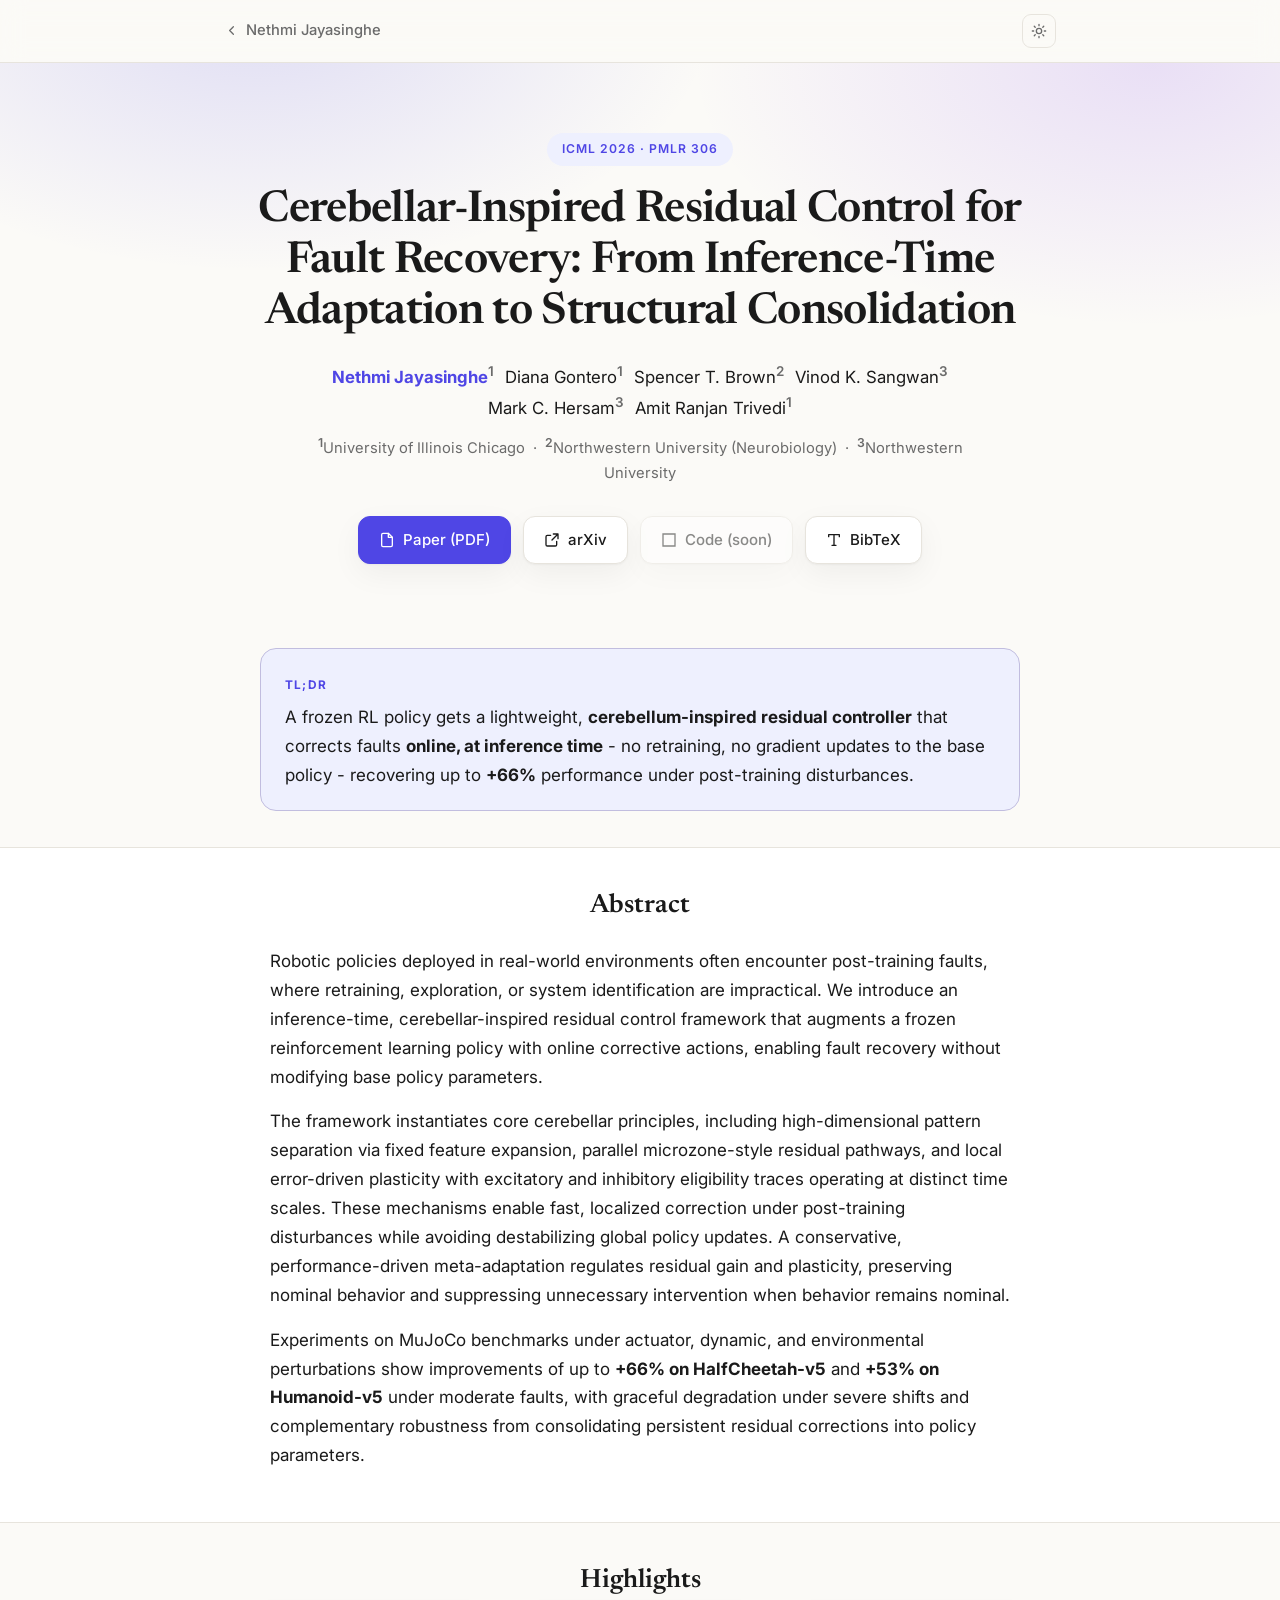
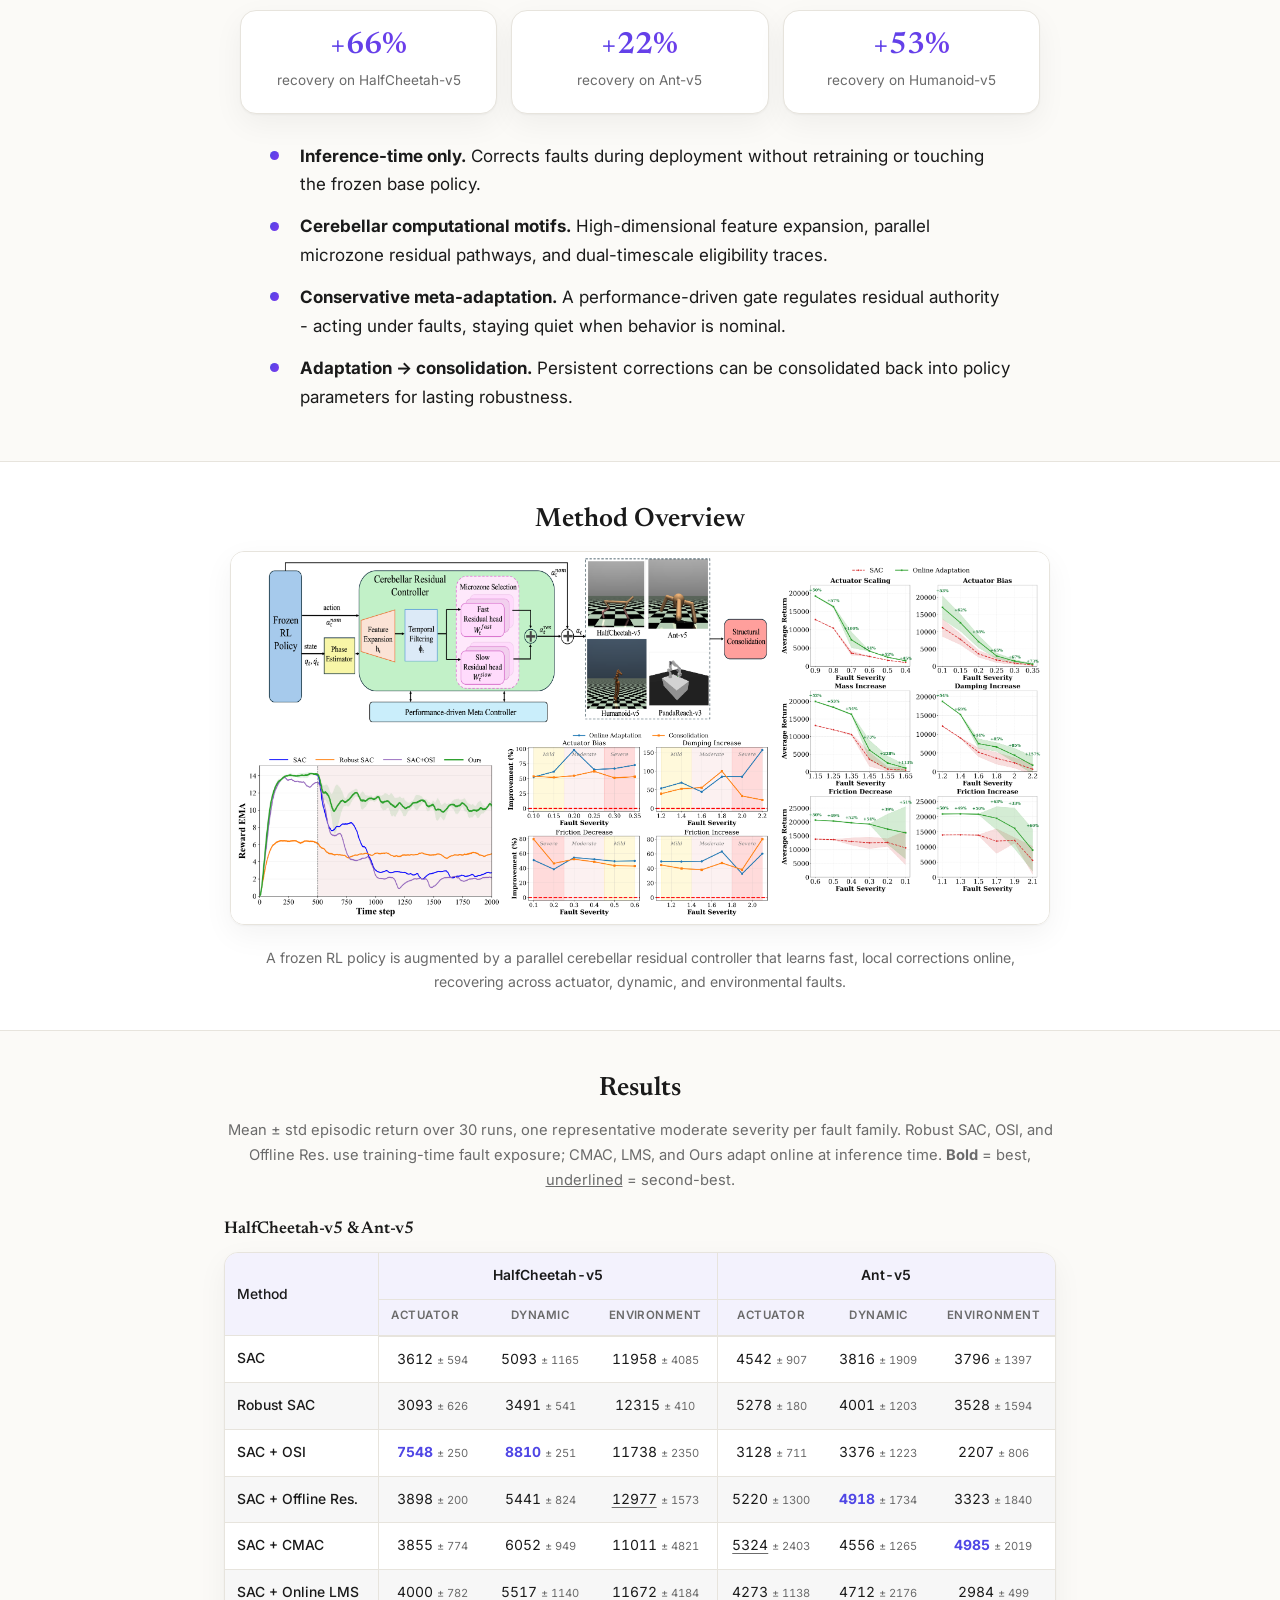
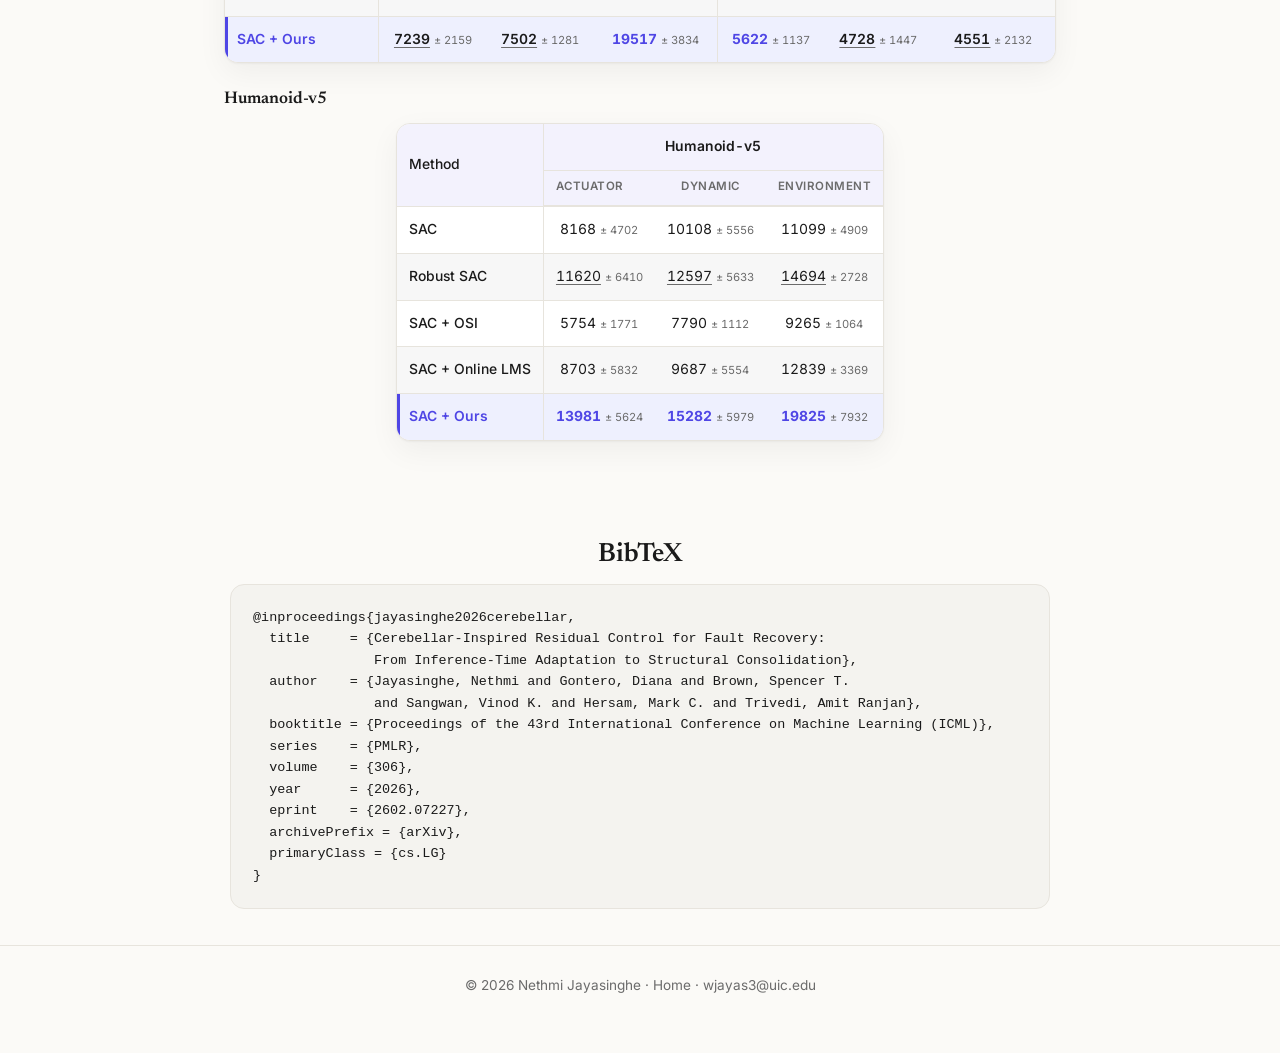
==== commit 6c384660: "Add arXiv link + eprint to ICML page; center Humanoid table; capitalize hero keywords and add Roboti" ====
--- a/projects/cerebellar-residual.html
+++ b/projects/cerebellar-residual.html
@@ -44,6 +44,10 @@
       <a class="btn primary" href="../papers/jayasinghe2026_icml_cerebellar.pdf" target="_blank" rel="noopener">
         <svg viewBox="0 0 24 24" fill="none" stroke="currentColor" stroke-width="2" stroke-linecap="round" stroke-linejoin="round"><path d="M14 2H6a2 2 0 0 0-2 2v16a2 2 0 0 0 2 2h12a2 2 0 0 0 2-2V8z"/><path d="M14 2v6h6"/></svg>
         Paper (PDF)
+      </a>
+      <a class="btn" href="https://arxiv.org/abs/2602.07227" target="_blank" rel="noopener">
+        <svg viewBox="0 0 24 24" fill="none" stroke="currentColor" stroke-width="2" stroke-linecap="round" stroke-linejoin="round"><path d="M14 3h7v7M21 3l-9 9M10 5H5a2 2 0 0 0-2 2v12a2 2 0 0 0 2 2h12a2 2 0 0 0 2-2v-5"/></svg>
+        arXiv
       </a>
       <a class="btn disabled" href="#" title="Coming soon">
         <svg viewBox="0 0 24 24" fill="currentColor"><path d="M2 12 7 2h10l5 10-5 10H7L2 12z" opacity=".0"/><path d="M3 3h18v18H3z" fill="none" stroke="currentColor" stroke-width="2"/></svg>
@@ -150,8 +154,8 @@
     </div>
 
     <h3 class="tbl-title">Humanoid-v5</h3>
-    <div class="table-wrap">
-      <table class="results even3">
+    <div class="table-wrap fit">
+      <table class="results">
         <thead>
           <tr><th rowspan="2">Method</th><th colspan="3" class="grp">Humanoid-v5</th></tr>
           <tr><th class="grp">Actuator</th><th>Dynamic</th><th>Environment</th></tr>
@@ -179,7 +183,10 @@
   booktitle = {Proceedings of the 43rd International Conference on Machine Learning (ICML)},
   series    = {PMLR},
   volume    = {306},
-  year      = {2026}
+  year      = {2026},
+  eprint    = {2602.07227},
+  archivePrefix = {arXiv},
+  primaryClass = {cs.LG}
 }</pre>
   </div>
 </section>
--- a/assets/project.css
+++ b/assets/project.css
@@ -150,7 +150,10 @@
   max-width: 840px; margin: 22px auto 9px; font-family: 'Newsreader', Georgia, serif;
   font-weight: 600; font-size: 1.06rem; text-align: left;
 }
-table.results.even3 { table-layout: fixed; }   /* 4 equal columns: spreads the 3 fault columns to fill width */
+/* compact table: card hugs content and centers (used for the narrower Humanoid table
+   so its columns stay the same width/density as the HalfCheetah & Ant table) */
+.table-wrap.fit { width: fit-content; max-width: 100%; }
+.table-wrap.fit table.results { width: auto; min-width: 0; }
 .table-wrap {
   max-width: 840px; margin: 0 auto 20px; overflow-x: auto;
   border: 1px solid var(--line); border-radius: 14px; box-shadow: var(--shadow);
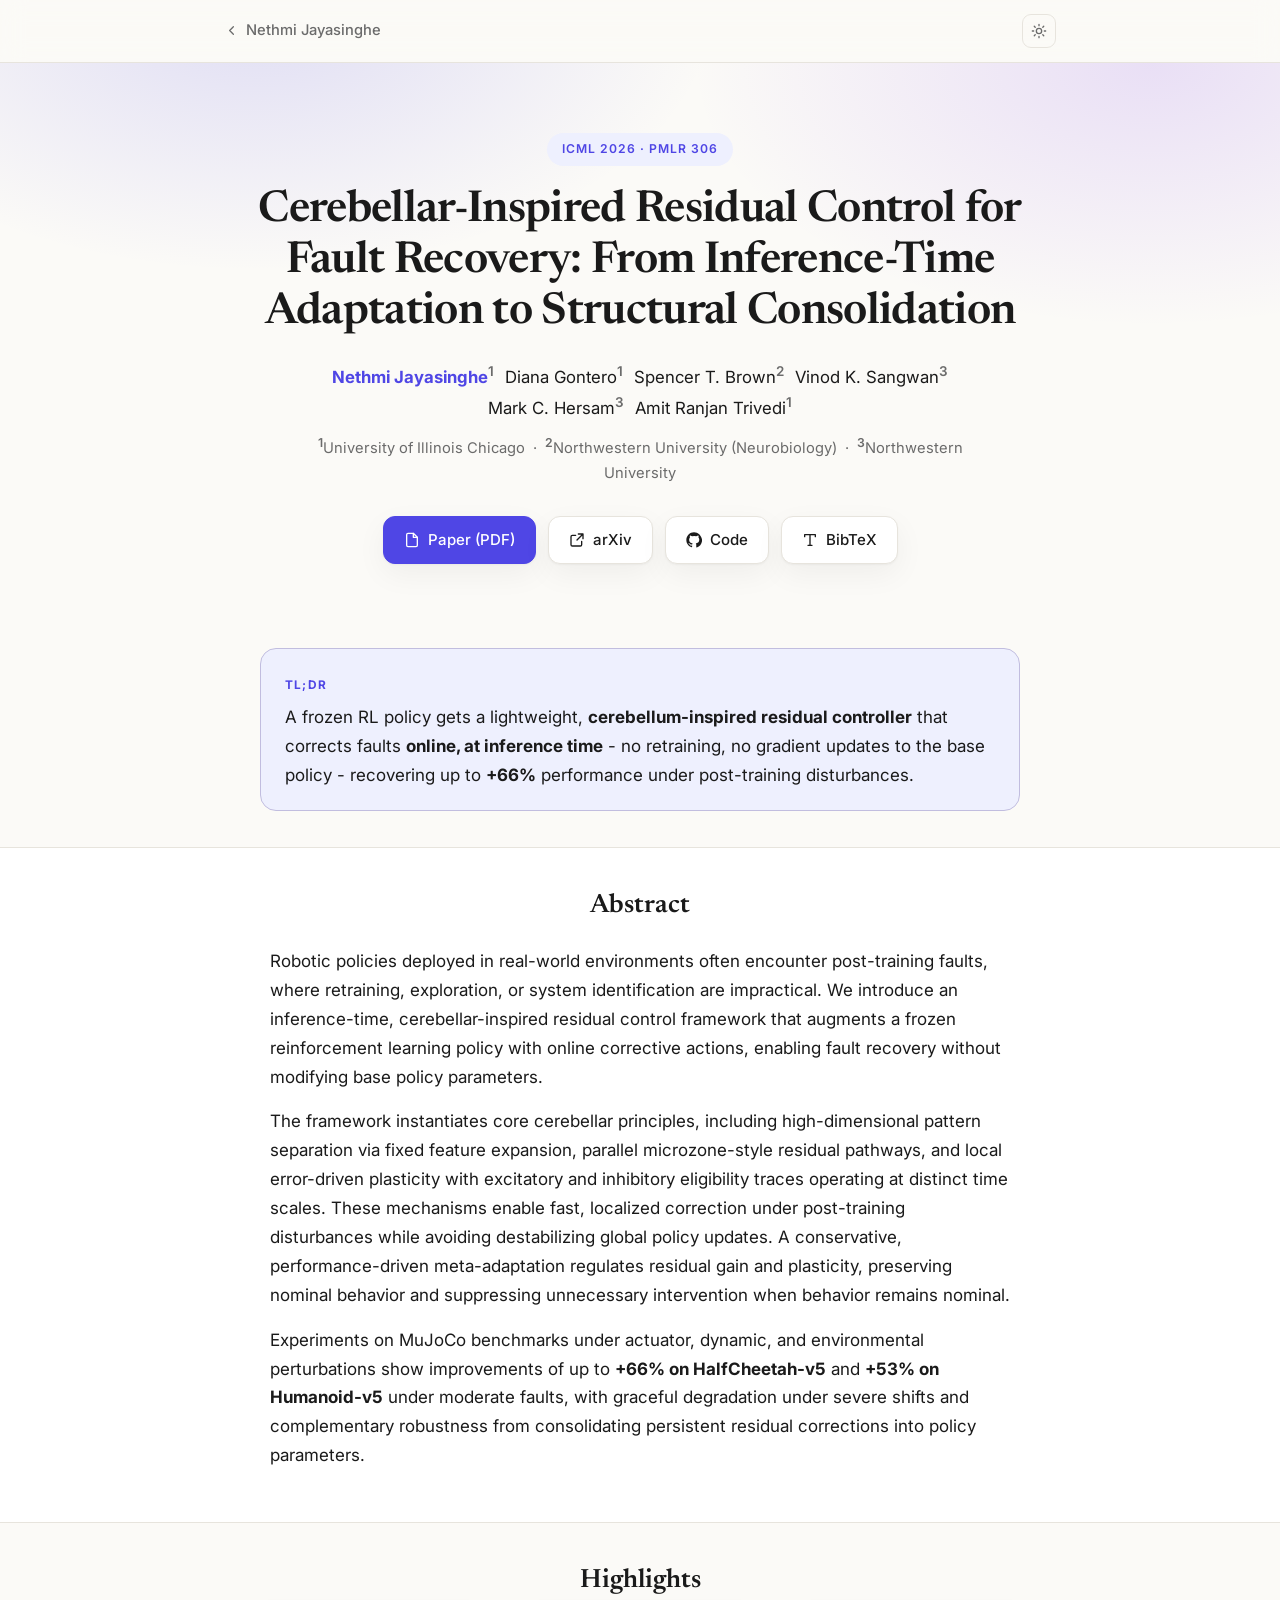
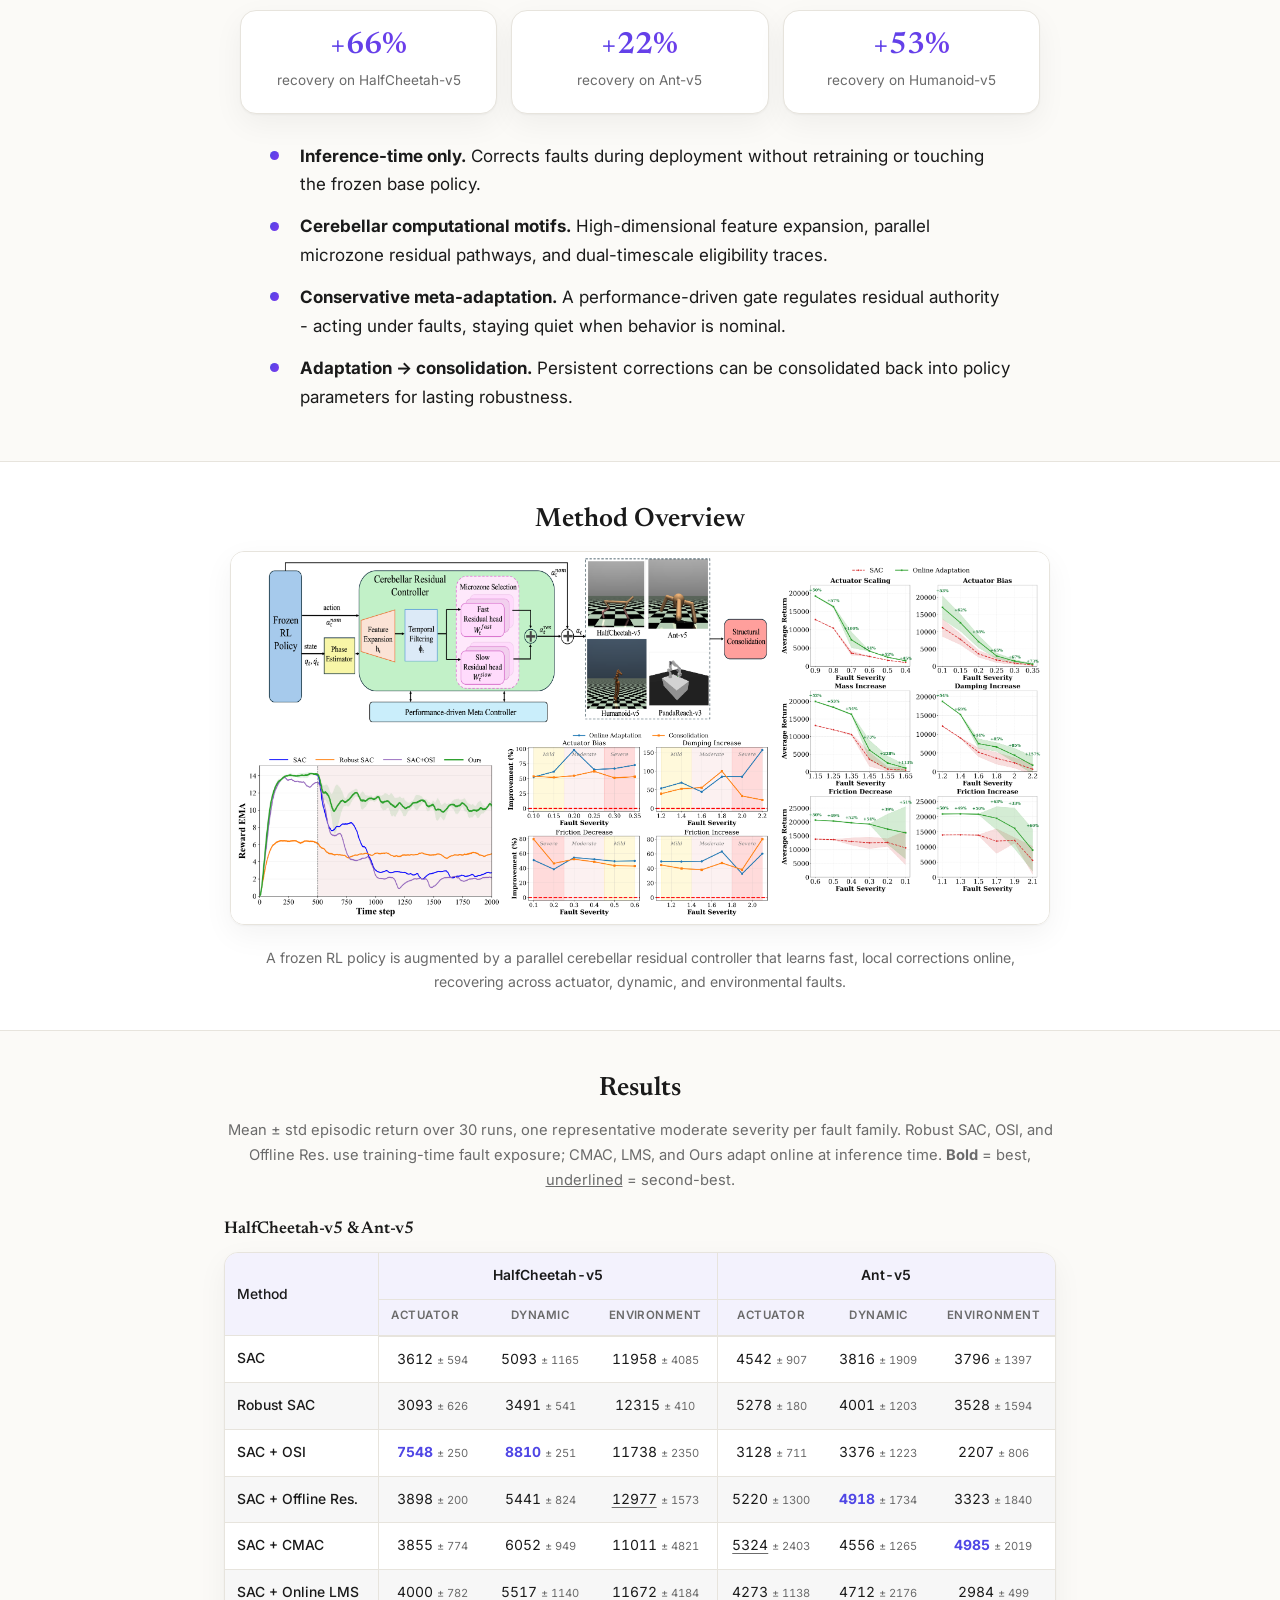
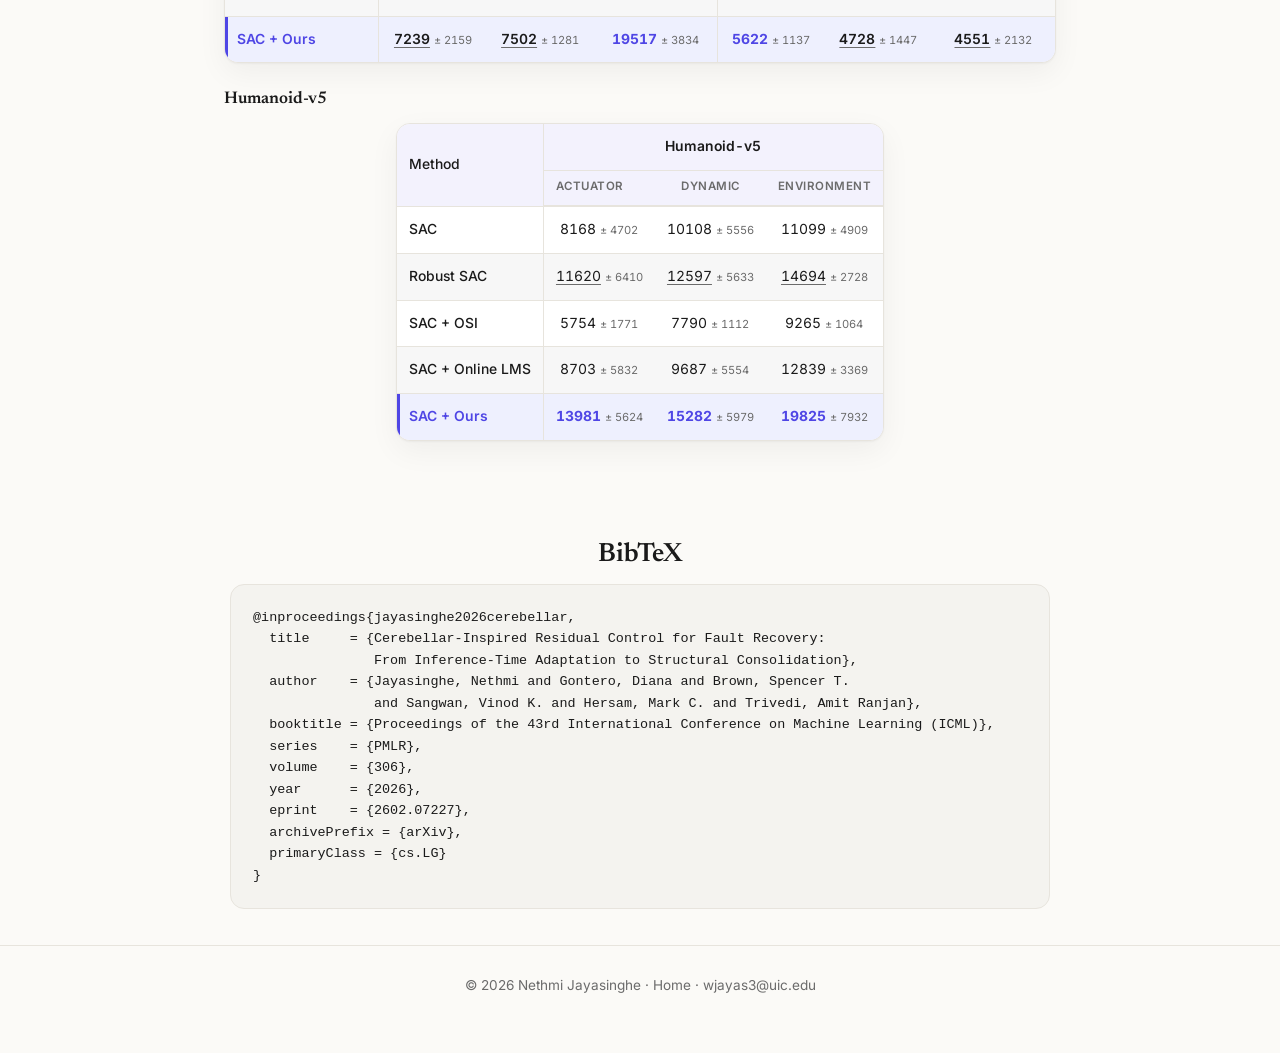
==== commit 7d522c26: "Link code repo on ICML page; group EDL device figures and shrink all figures" ====
--- a/projects/cerebellar-residual.html
+++ b/projects/cerebellar-residual.html
@@ -49,9 +49,9 @@
         <svg viewBox="0 0 24 24" fill="none" stroke="currentColor" stroke-width="2" stroke-linecap="round" stroke-linejoin="round"><path d="M14 3h7v7M21 3l-9 9M10 5H5a2 2 0 0 0-2 2v12a2 2 0 0 0 2 2h12a2 2 0 0 0 2-2v-5"/></svg>
         arXiv
       </a>
-      <a class="btn disabled" href="#" title="Coming soon">
-        <svg viewBox="0 0 24 24" fill="currentColor"><path d="M2 12 7 2h10l5 10-5 10H7L2 12z" opacity=".0"/><path d="M3 3h18v18H3z" fill="none" stroke="currentColor" stroke-width="2"/></svg>
-        Code (soon)
+      <a class="btn" href="https://github.com/NethmiJayasinghe/cerebellar-residual-control" target="_blank" rel="noopener">
+        <svg viewBox="0 0 24 24" fill="currentColor"><path d="M12 .5C5.7.5.5 5.7.5 12c0 5.1 3.3 9.4 7.9 10.9.6.1.8-.2.8-.6v-2c-3.2.7-3.9-1.5-3.9-1.5-.5-1.3-1.3-1.7-1.3-1.7-1.1-.7.1-.7.1-.7 1.2.1 1.8 1.2 1.8 1.2 1 1.8 2.7 1.3 3.4 1 .1-.8.4-1.3.7-1.6-2.6-.3-5.3-1.3-5.3-5.7 0-1.3.5-2.3 1.2-3.1-.1-.3-.5-1.5.1-3.1 0 0 1-.3 3.3 1.2a11.5 11.5 0 0 1 6 0c2.3-1.5 3.3-1.2 3.3-1.2.6 1.6.2 2.8.1 3.1.8.8 1.2 1.8 1.2 3.1 0 4.4-2.7 5.4-5.3 5.7.4.4.8 1.1.8 2.2v3.3c0 .4.2.7.8.6 4.6-1.5 7.9-5.8 7.9-10.9C23.5 5.7 18.3.5 12 .5z"/></svg>
+        Code
       </a>
       <a class="btn" href="#bibtex">
         <svg viewBox="0 0 24 24" fill="none" stroke="currentColor" stroke-width="2" stroke-linecap="round" stroke-linejoin="round"><path d="M4 7V4h16v3M9 20h6M12 4v16"/></svg>
--- a/assets/project.css
+++ b/assets/project.css
@@ -131,6 +131,10 @@
 .figure { max-width: 820px; margin: 8px auto 0; }
 .figure img { width: 100%; height: auto; border-radius: 14px; border: 1px solid var(--line); box-shadow: var(--shadow); }
 .figure figcaption { color: var(--muted); font-size: .88rem; margin-top: 12px; text-align: center; }
+/* compact figures: cap both width and height, keep centered */
+.figure.sm { max-width: 600px; margin-left: auto; margin-right: auto; }
+.figure.sm img { width: auto; max-width: 100%; max-height: 380px; display: block; margin: 0 auto; }
+.figure.sm + .figure.sm { margin-top: 26px; }
 .fig-placeholder {
   width: 100%; aspect-ratio: 16/7; border: 2px dashed var(--line); border-radius: 14px;
   display: grid; place-items: center; color: var(--muted); font-size: .9rem; background: var(--surface);
